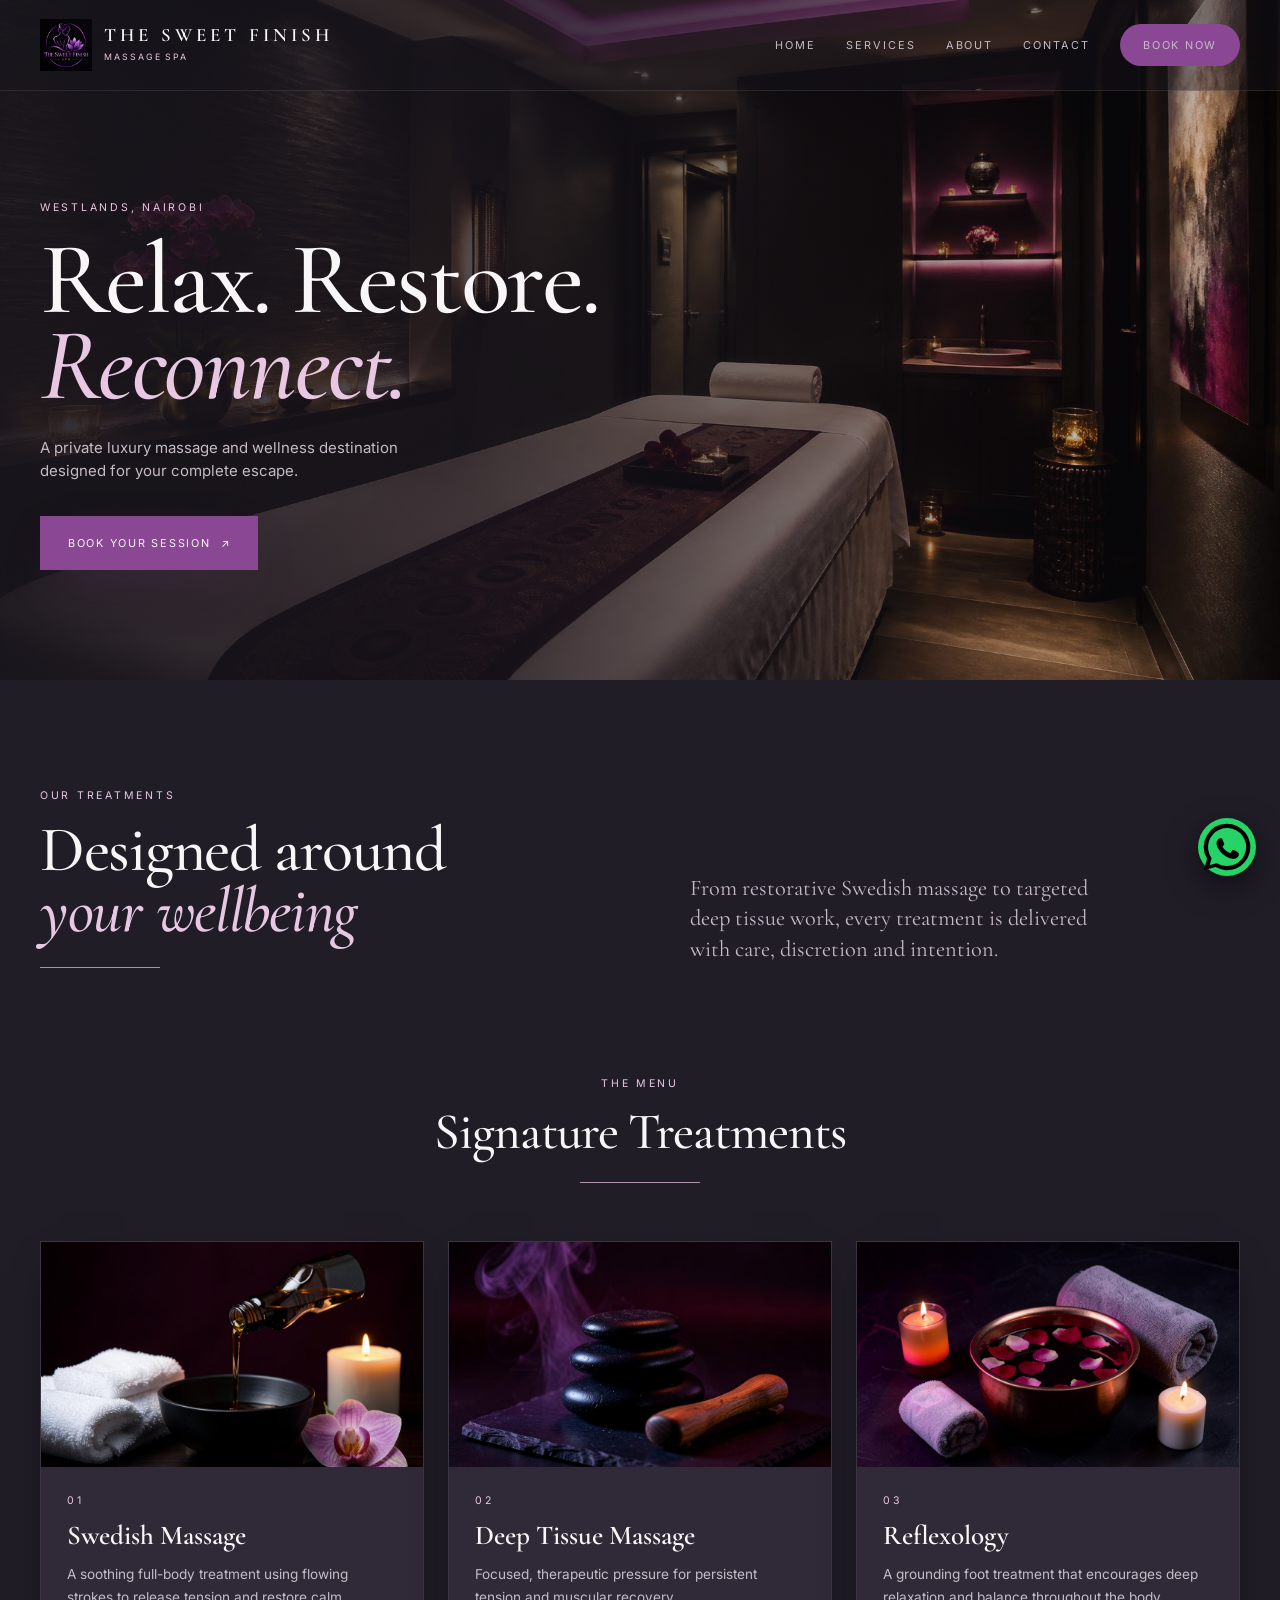
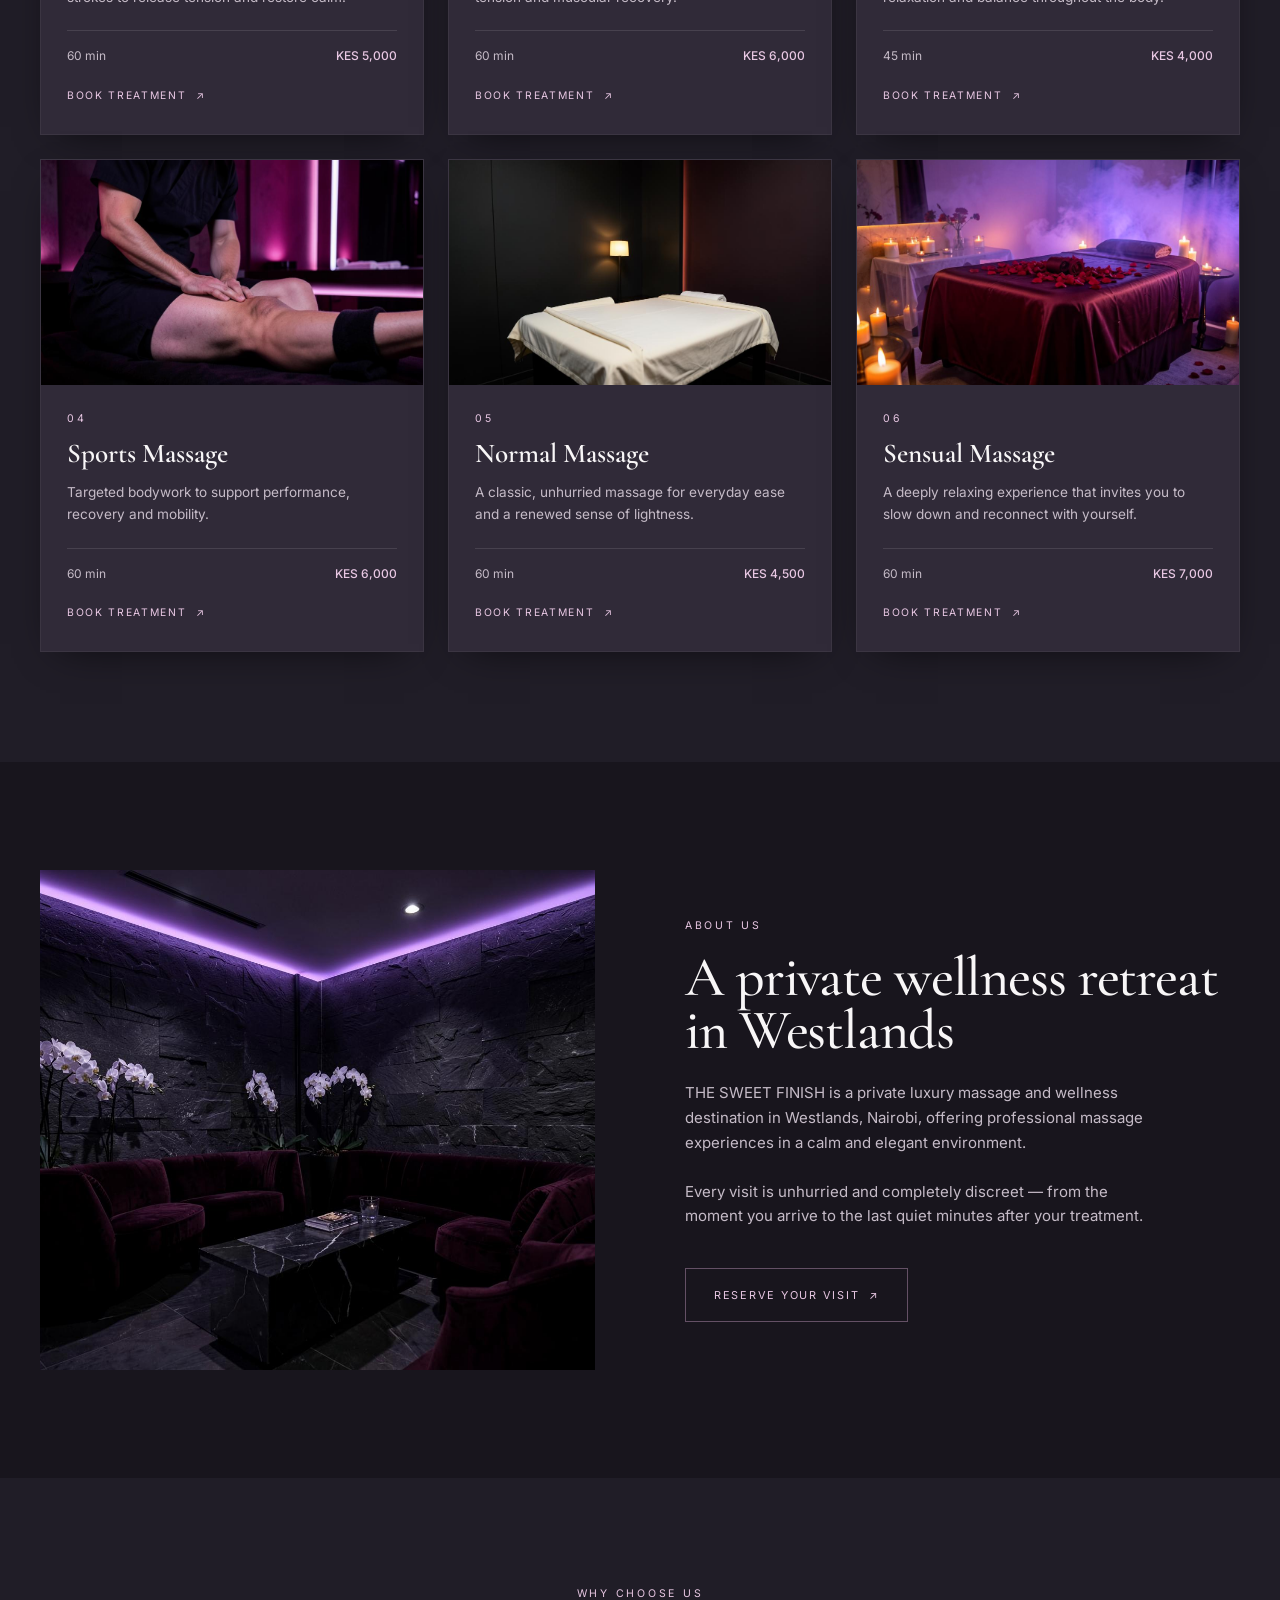
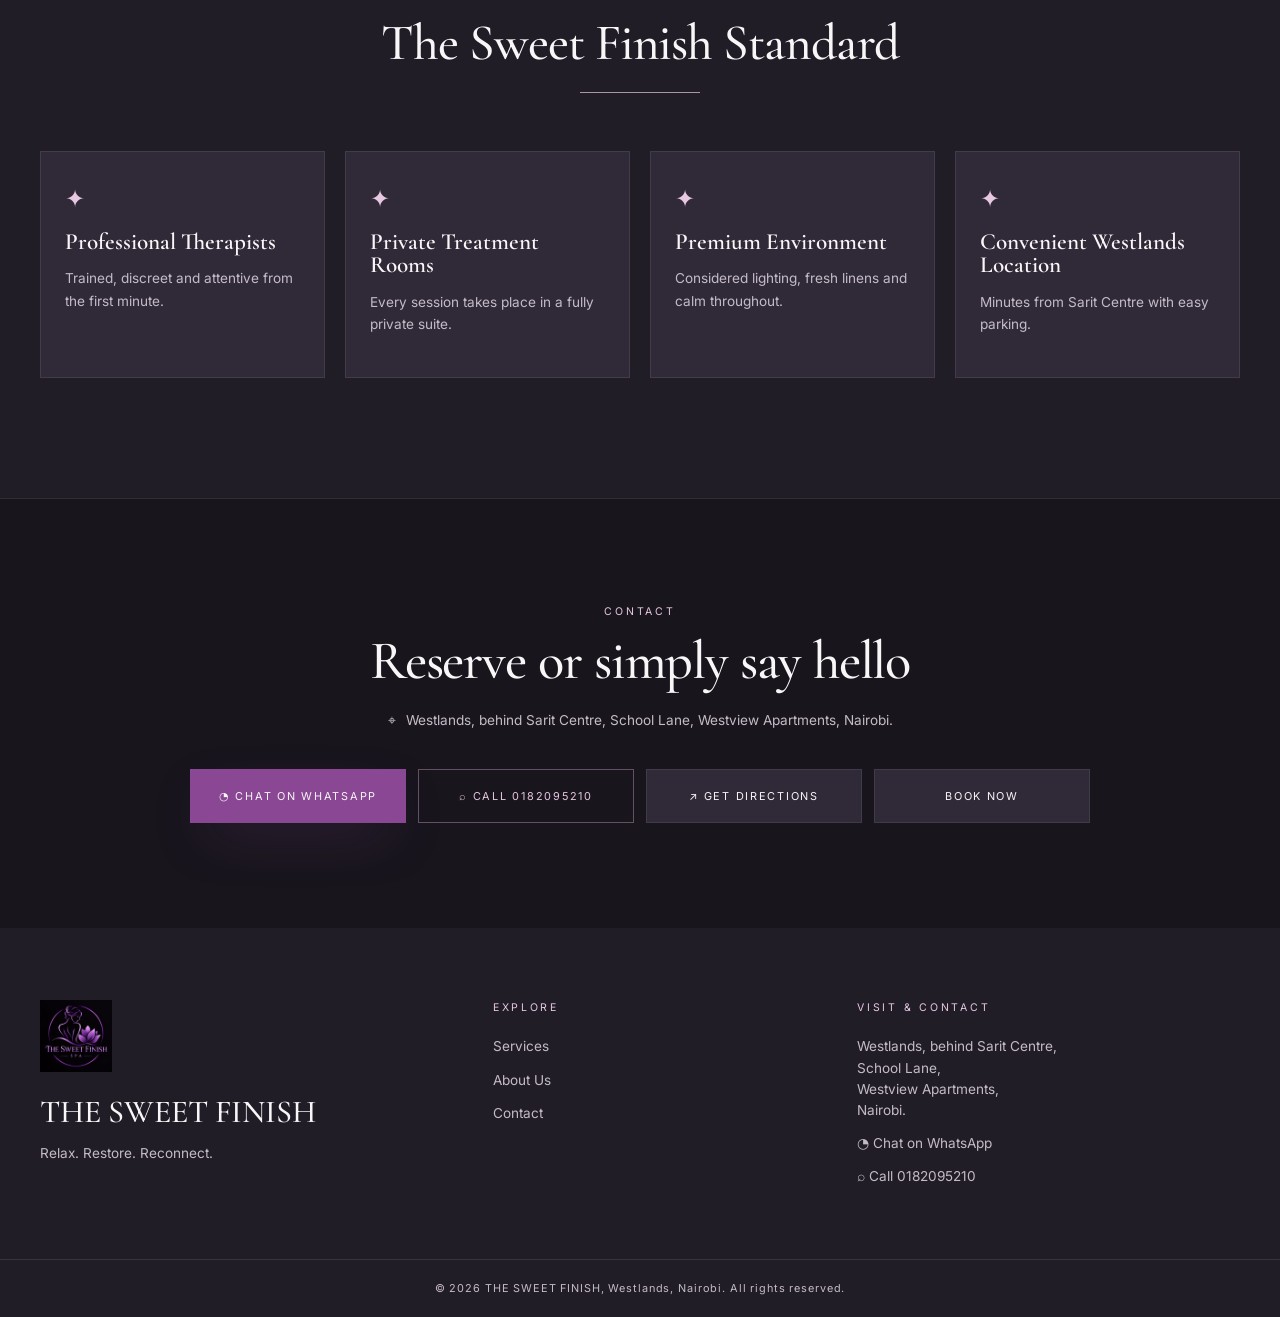
==== index.html @ e65c2c51 "Sync website assets and Netlify deployment" ====
<!doctype html>
<html lang="en">
<head>
  <meta charset="UTF-8">
  <meta name="viewport" content="width=device-width, initial-scale=1.0">
  <title>THE SWEET FINISH | Luxury Massage Spa in Westlands, Nairobi</title>
  <meta name="description" content="A private luxury massage and wellness destination in Westlands, Nairobi.">
  <link rel="icon" href="assets/logo.jpg" type="image/jpeg">
  <link rel="preconnect" href="https://fonts.googleapis.com">
  <link rel="preconnect" href="https://fonts.gstatic.com" crossorigin>
  <link href="https://fonts.googleapis.com/css2?family=Cormorant+Garamond:wght@400;500;600;700&family=Inter:wght@400;500;600&display=swap" rel="stylesheet">
  <link rel="stylesheet" href="styles.css">
</head>
<body>
  <header class="site-header">
    <div class="container header-inner">
      <a class="brand" href="#home" aria-label="THE SWEET FINISH home">
        <img src="assets/logo.jpg" alt="THE SWEET FINISH logo" class="brand-logo">
        <span class="brand-copy"><span class="brand-name">THE SWEET FINISH</span><span class="brand-subtitle">MASSAGE SPA</span></span>
      </a>
      <nav class="desktop-nav" aria-label="Main navigation">
        <a href="#home">Home</a><a href="#services">Services</a><a href="#about">About</a><a href="#contact">Contact</a>
        <button class="button button-primary nav-book" data-book>Book Now</button>
      </nav>
      <button class="menu-toggle" aria-label="Open menu" aria-expanded="false"><span></span><span></span><span></span></button>
    </div>
    <nav class="mobile-nav" aria-label="Mobile navigation">
      <a href="#home">Home</a><a href="#services">Services</a><a href="#about">About</a><a href="#contact">Contact</a><button class="button button-primary" data-book>Book Now</button>
    </nav>
  </header>

  <main>
    <section class="hero" id="home">
      <img src="assets/hero-room.jpg" alt="Quiet massage room" class="hero-image">
      <div class="hero-overlay"></div>
      <div class="container hero-content">
        <p class="eyebrow">Westlands, Nairobi</p>
        <h1>Relax. Restore.<br><em>Reconnect.</em></h1>
        <p class="hero-copy">A private luxury massage and wellness destination designed for your complete escape.</p>
        <button class="button button-primary" data-book>Book Your Session <span aria-hidden="true">↗</span></button>
      </div>
    </section>

    <section class="intro container section-pad">
      <div class="section-heading"><p class="eyebrow">Our Treatments</p><h2>Designed around<br><em>your wellbeing</em></h2><div class="luxe-divider"></div></div>
      <p class="intro-copy">From restorative Swedish massage to targeted deep tissue work, every treatment is delivered with care, discretion and intention.</p>
    </section>

    <section class="services container" id="services">
      <div class="section-heading centered"><p class="eyebrow">The Menu</p><h2>Signature Treatments</h2><div class="luxe-divider"></div></div>
      <div class="service-grid">
        <article class="service-card"><img src="assets/svc-swedish.jpg" alt="Swedish massage"><div class="service-card-body"><p class="eyebrow">01</p><h3>Swedish Massage</h3><p>A soothing full-body treatment using flowing strokes to release tension and restore calm.</p><div class="service-meta"><span>60 min</span><strong>KES 5,000</strong></div><button class="text-link" data-book>Book treatment <span>↗</span></button></div></article>
        <article class="service-card"><img src="assets/svc-deep-tissue.jpg" alt="Deep tissue massage"><div class="service-card-body"><p class="eyebrow">02</p><h3>Deep Tissue Massage</h3><p>Focused, therapeutic pressure for persistent tension and muscular recovery.</p><div class="service-meta"><span>60 min</span><strong>KES 6,000</strong></div><button class="text-link" data-book>Book treatment <span>↗</span></button></div></article>
        <article class="service-card"><img src="assets/svc-reflexology.jpg" alt="Reflexology treatment"><div class="service-card-body"><p class="eyebrow">03</p><h3>Reflexology</h3><p>A grounding foot treatment that encourages deep relaxation and balance throughout the body.</p><div class="service-meta"><span>45 min</span><strong>KES 4,000</strong></div><button class="text-link" data-book>Book treatment <span>↗</span></button></div></article>
        <article class="service-card"><img src="assets/svc-sports.jpg" alt="Sports massage"><div class="service-card-body"><p class="eyebrow">04</p><h3>Sports Massage</h3><p>Targeted bodywork to support performance, recovery and mobility.</p><div class="service-meta"><span>60 min</span><strong>KES 6,000</strong></div><button class="text-link" data-book>Book treatment <span>↗</span></button></div></article>
        <article class="service-card"><img src="assets/svc-normal.jpg" alt="Normal massage"><div class="service-card-body"><p class="eyebrow">05</p><h3>Normal Massage</h3><p>A classic, unhurried massage for everyday ease and a renewed sense of lightness.</p><div class="service-meta"><span>60 min</span><strong>KES 4,500</strong></div><button class="text-link" data-book>Book treatment <span>↗</span></button></div></article>
        <article class="service-card"><img src="assets/svc-sensual.jpg" alt="Sensual massage"><div class="service-card-body"><p class="eyebrow">06</p><h3>Sensual Massage</h3><p>A deeply relaxing experience that invites you to slow down and reconnect with yourself.</p><div class="service-meta"><span>60 min</span><strong>KES 7,000</strong></div><button class="text-link" data-book>Book treatment <span>↗</span></button></div></article>
      </div>
    </section>

    <section class="about section-pad" id="about"><div class="container about-grid"><img src="assets/about-spa.jpg" alt="Elegant private spa interior"><div><p class="eyebrow">About Us</p><h2>A private wellness retreat in Westlands</h2><p class="body-copy">THE SWEET FINISH is a private luxury massage and wellness destination in Westlands, Nairobi, offering professional massage experiences in a calm and elegant environment.</p><p class="body-copy">Every visit is unhurried and completely discreet — from the moment you arrive to the last quiet minutes after your treatment.</p><button class="button button-outline" data-book>Reserve your visit <span>↗</span></button></div></div></section>

    <section class="standards container section-pad"><div class="section-heading centered"><p class="eyebrow">Why Choose Us</p><h2>The Sweet Finish Standard</h2><div class="luxe-divider"></div></div><div class="standard-grid"><article><span class="standard-icon">✦</span><h3>Professional Therapists</h3><p>Trained, discreet and attentive from the first minute.</p></article><article><span class="standard-icon">✦</span><h3>Private Treatment Rooms</h3><p>Every session takes place in a fully private suite.</p></article><article><span class="standard-icon">✦</span><h3>Premium Environment</h3><p>Considered lighting, fresh linens and calm throughout.</p></article><article><span class="standard-icon">✦</span><h3>Convenient Westlands Location</h3><p>Minutes from Sarit Centre with easy parking.</p></article></div></section>

    <section class="contact" id="contact"><div class="container contact-inner"><p class="eyebrow">Contact</p><h2>Reserve or simply say hello</h2><address>⌖ <span>Westlands, behind Sarit Centre, School Lane, Westview Apartments, Nairobi.</span></address><div class="contact-actions"><a class="button button-primary" data-whatsapp>◔ Chat on WhatsApp</a><a class="button button-outline" href="tel:0182095210">⌕ Call 0182095210</a><a class="button button-card" href="https://www.google.com/maps/dir/?api=1&destination=Westview%20Apartments%2C%20School%20Lane%2C%20Westlands%2C%20Nairobi%2C%20Kenya&travelmode=driving" target="_blank" rel="noopener">↗ Get Directions</a><button class="button button-card" data-book>Book Now</button></div></div></section>
  </main>

  <footer><div class="container footer-grid"><div><img src="assets/logo.jpg" alt="THE SWEET FINISH logo" class="footer-logo"><h3>THE SWEET FINISH</h3><p>Relax. Restore. Reconnect.</p></div><div><p class="eyebrow">Explore</p><a href="#services">Services</a><a href="#about">About Us</a><a href="#contact">Contact</a></div><div><p class="eyebrow">Visit & Contact</p><p>Westlands, behind Sarit Centre,<br>School Lane,<br>Westview Apartments,<br>Nairobi.</p><a data-whatsapp>◔ Chat on WhatsApp</a><a href="tel:0182095210">⌕ Call 0182095210</a></div></div><div class="copyright">© 2026 THE SWEET FINISH, Westlands, Nairobi. All rights reserved.</div></footer>

  <a class="floating-whatsapp" data-whatsapp aria-label="Chat on WhatsApp">
    <svg viewBox="0 0 32 32" aria-hidden="true" focusable="false">
      <path d="M16 3.2A12.8 12.8 0 0 0 5 22.5L3.2 28.8l6.5-1.7A12.8 12.8 0 1 0 16 3.2Zm0 23.3a10.5 10.5 0 0 1-5.3-1.4l-.4-.2-3.8 1 1-3.7-.2-.4A10.5 10.5 0 1 1 16 26.5Zm5.8-7.8c-.3-.2-1.9-.9-2.2-1-.3-.1-.5-.2-.7.2-.2.3-.8 1-.9 1.2-.2.2-.3.2-.6.1-1.6-.8-2.7-1.4-3.8-3.2-.3-.5.3-.4.8-1.4.1-.2.1-.4 0-.6s-.7-1.7-.9-2.3c-.2-.6-.5-.5-.7-.5h-.6c-.2 0-.6.1-.9.4-.3.3-1.1 1-1.1 2.5s1.1 2.9 1.2 3.1c.2.2 2.1 3.3 5.2 4.6.7.3 1.3.5 1.7.6.7.2 1.4.2 1.9.1.6-.1 1.9-.8 2.1-1.5.3-.7.3-1.3.2-1.5 0-.2-.2-.3-.5-.5Z" />
    </svg>
  </a>

  <div class="booking-modal" id="bookingModal" aria-hidden="true"><div class="modal-backdrop" data-close-modal></div><div class="booking-panel" role="dialog" aria-modal="true" aria-labelledby="bookingTitle"><button class="modal-close" data-close-modal aria-label="Close booking">×</button><div id="providerStep"><p class="eyebrow">Booking</p><h2 id="bookingTitle">Choose your provider</h2><p class="muted">Select a preferred therapist to continue.</p><div class="provider-grid" id="providerGrid"></div><button class="button button-primary full" id="continueBooking" disabled>Continue to booking <span>↗</span></button></div><form id="bookingForm" hidden><p class="eyebrow">Complete your booking</p><h2>Reserve Your Session</h2><p class="muted">Choose your preferred treatment, date and time.</p><div class="selected-provider" id="selectedProvider"></div><div class="form-grid"><label>Full Name<input name="name" required placeholder="Your name"></label><label>Phone Number<input name="phone" required type="tel" placeholder="Your phone number"></label><label>Email Address (optional)<input name="email" type="email" placeholder="Your email address"></label><label>Service<select name="service" required><option value="">Select a service</option><option>Swedish Massage</option><option>Deep Tissue Massage</option><option>Reflexology</option><option>Sports Massage</option><option>Normal Massage</option><option>Sensual Massage</option></select></label><label>Preferred Date<input name="date" required type="date"></label><label>Preferred Time<select name="time" required><option value="">Select a time</option><option>10:00 AM</option><option>12:00 PM</option><option>2:00 PM</option><option>4:00 PM</option><option>6:00 PM</option></select></label><label class="wide">Notes (optional)<textarea name="notes" rows="3" placeholder="Anything we should know?"></textarea></label></div><p class="form-note">Your request is sent to the spa and a member of our team confirms your appointment.</p><button class="button button-primary full" type="submit">Complete in WhatsApp <span>↗</span></button></form></div></div>
  <script src="script.js"></script>
</body>
</html>
---- styles.css ----
@import url('https://fonts.googleapis.com/css2?family=Cormorant+Garamond:wght@400;500;600;700&family=Inter:wght@400;500;600&display=swap');
:root{--background:#201d27;--foreground:#f8f6f7;--onyx:#18151d;--card:#302a38;--primary:#8a4794;--plum:#63336b;--muted:#c5bbc7;--gold:#e8c7e3;--border:#806c84;--shadow:0 20px 55px -22px #8a4794b3;--serif:'Cormorant Garamond',Georgia,serif;--sans:'Inter',Arial,sans-serif}*{box-sizing:border-box}html{scroll-behavior:smooth}body{margin:0;background:var(--background);color:var(--foreground);font-family:var(--sans);font-size:15px;line-height:1.55}a{color:inherit;text-decoration:none}button{font:inherit;cursor:pointer;color:inherit;border:0}.container{width:min(1200px,calc(100% - 48px));margin:auto}.site-header{position:absolute;z-index:10;top:0;left:0;width:100%;border-bottom:1px solid #ffffff18;background:#18151d65}.header-inner{height:90px;display:flex;align-items:center;justify-content:space-between}.brand{display:flex;align-items:center;gap:12px}.brand-logo{width:52px;height:52px;object-fit:contain}.brand-copy{display:flex;flex-direction:column}.brand-name,.brand-subtitle{letter-spacing:.22em}.brand-name{font:600 1.18rem/1 var(--serif)}.brand-subtitle{font-size:.55rem;color:var(--gold);margin-top:5px}.desktop-nav{display:flex;gap:30px;align-items:center;text-transform:uppercase;letter-spacing:.18em;font-size:.68rem;color:var(--muted)}.desktop-nav a:hover,.footer-grid a:hover{color:var(--gold)}.button{min-height:54px;padding:0 28px;display:inline-flex;align-items:center;justify-content:center;gap:10px;text-transform:uppercase;letter-spacing:.16em;font-size:.68rem;transition:transform .2s,background .2s,border .2s}.button:hover{transform:translateY(-2px)}.button-primary{background:var(--primary);box-shadow:var(--shadow)}.button-primary:hover{background:#9a54a5}.button-outline{border:1px solid #d7a9d166;color:var(--gold);background:transparent}.button-card{border:1px solid #ffffff14;background:var(--card)}.nav-book{min-height:42px;padding:0 23px;border-radius:999px}.menu-toggle,.mobile-nav{display:none}.hero{min-height:680px;position:relative;display:flex;align-items:center;overflow:hidden}.hero-image{position:absolute;width:100%;height:100%;object-fit:cover;object-position:center}.hero-overlay{position:absolute;inset:0;background:linear-gradient(90deg,#18151de8 0%,#18151dbd 38%,#18151d26 100%)}.hero-content{position:relative;padding-top:90px}.eyebrow{font-size:.66rem;letter-spacing:.26em;text-transform:uppercase;color:var(--gold);margin:0}.hero h1{font:500 clamp(3.8rem,8vw,7.2rem)/.84 var(--serif);letter-spacing:-.025em;margin:20px 0 28px;max-width:680px}.hero h1 em,h2 em{color:var(--gold);font-style:italic}.hero-copy{max-width:390px;color:var(--muted);margin:0 0 34px}.section-pad{padding-top:108px;padding-bottom:108px}.section-heading h2,.about h2,.contact h2,.booking-panel h2{font:500 clamp(2.5rem,5vw,4.1rem)/.95 var(--serif);margin:16px 0 0;letter-spacing:-.02em}.section-heading.centered{text-align:center}.section-heading.centered h2{font-size:3.2rem}.luxe-divider{height:1px;background:var(--gold);width:120px;margin-top:25px;opacity:.7}.centered .luxe-divider{margin-left:auto;margin-right:auto}.intro{display:grid;grid-template-columns:1fr 1fr;gap:100px;align-items:end}.intro-copy{font:400 1.4rem/1.35 var(--serif);color:var(--muted);max-width:430px;margin:0 0 4px}.services{padding-bottom:110px}.service-grid{display:grid;grid-template-columns:repeat(3,1fr);gap:24px;margin-top:58px}.service-card{background:var(--card);border:1px solid #ffffff0d;overflow:hidden;box-shadow:0 12px 40px -20px #000c}.service-card img{width:100%;height:225px;object-fit:cover;display:block}.service-card-body{padding:26px 26px 30px}.service-card h3,.standard-grid h3{font:600 1.7rem/1 var(--serif);margin:13px 0 10px}.service-card p:not(.eyebrow),.standard-grid p,.body-copy{font-size:.85rem;color:var(--muted);line-height:1.65}.service-meta{border-top:1px solid #ffffff1c;margin-top:22px;padding-top:16px;display:flex;justify-content:space-between;font-size:.75rem;color:var(--muted)}.service-meta strong{color:var(--gold);font-weight:500}.text-link{display:flex;gap:10px;margin-top:22px;padding:0;background:none;color:var(--gold);text-transform:uppercase;letter-spacing:.16em;font-size:.65rem}.about{background:var(--onyx)}.about-grid{display:grid;grid-template-columns:1fr 1fr;gap:90px;align-items:center}.about-grid img{width:100%;height:500px;object-fit:cover}.about h2{font-size:3.5rem}.body-copy{font-size:.94rem;margin-top:24px;max-width:480px}.about .button{margin-top:24px}.standards{padding-bottom:120px}.standard-grid{display:grid;grid-template-columns:repeat(4,1fr);gap:20px;margin-top:58px}.standard-grid article{border:1px solid #ffffff16;background:var(--card);padding:28px 24px;min-height:220px}.standard-icon{font-size:1.5rem;color:var(--gold)}.standard-grid h3{font-size:1.45rem}.contact{border-top:1px solid #ffffff1a;background:var(--onyx);padding:105px 0}.contact-inner{text-align:center}.contact h2{font-size:3.4rem}.contact address{display:flex;justify-content:center;gap:10px;color:var(--muted);font-style:normal;font-size:.85rem;margin-top:22px}.contact-actions{display:grid;grid-template-columns:repeat(4,1fr);gap:12px;margin:38px auto 0;max-width:900px}.footer-grid{display:grid;grid-template-columns:1.3fr 1fr 1.3fr;gap:70px;padding:72px 0}.footer-grid>div{display:flex;flex-direction:column;gap:12px;color:var(--muted);font-size:.85rem}.footer-grid h3{font:500 2rem var(--serif);color:var(--foreground);margin:8px 0 0}.footer-grid p{margin:0}.footer-grid .eyebrow{margin-bottom:8px}.footer-logo{width:72px;height:72px;object-fit:contain}.copyright{border-top:1px solid #ffffff1a;padding:20px;text-align:center;font-size:.68rem;color:var(--muted);letter-spacing:.08em}.floating-whatsapp{position:fixed;right:24px;bottom:24px;z-index:20;width:58px;height:58px;border-radius:50%;display:grid;place-items:center;background:#25d366;color:#fff;font-size:1.6rem;box-shadow:0 10px 30px #0008}.booking-modal{position:fixed;inset:0;z-index:30;display:none;align-items:center;justify-content:center;padding:20px}.booking-modal.open{display:flex}.modal-backdrop{position:absolute;inset:0;background:#0b0910dd;backdrop-filter:blur(4px)}.booking-panel{position:relative;width:min(850px,100%);max-height:calc(100vh - 40px);overflow-y:auto;background:var(--background);border:1px solid var(--border);padding:48px;box-shadow:0 24px 80px #000b}.modal-close{position:absolute;right:18px;top:12px;background:none;color:var(--muted);font-size:2rem;font-weight:300}.muted,.form-note{color:var(--muted);font-size:.85rem}.provider-grid{display:grid;grid-template-columns:repeat(3,1fr);gap:14px;margin:30px 0}.provider-card{background:var(--card);border:1px solid #ffffff16;padding:0;overflow:hidden;text-align:left;transition:border .2s,transform .2s}.provider-card:hover,.provider-card.selected{border-color:var(--gold);transform:translateY(-2px)}.provider-card img{width:100%;height:155px;object-fit:cover;display:block;background:var(--plum)}.provider-card span{display:block;padding:12px 14px;color:var(--gold);font:500 1.35rem var(--serif)}.full{width:100%;border-radius:0}.selected-provider{border:1px solid #d7a9d166;color:var(--gold);padding:12px 16px;margin:24px 0;text-transform:uppercase;letter-spacing:.14em;font-size:.68rem}.form-grid{display:grid;grid-template-columns:1fr 1fr;gap:18px}label{display:flex;flex-direction:column;gap:8px;color:var(--muted);font-size:.65rem;letter-spacing:.18em;text-transform:uppercase}input,select,textarea{width:100%;padding:14px 15px;border:1px solid #ffffff2a;background:var(--card);color:var(--foreground);font:400 .85rem var(--sans);letter-spacing:0;text-transform:none}textarea{resize:vertical}.wide{grid-column:1/-1}.form-note{text-align:center;margin:24px 0}.booking-panel form h2{font-size:3rem}
@media(max-width:800px){.container{width:min(100% - 32px,600px)}.header-inner{height:76px}.desktop-nav{display:none}.menu-toggle{display:flex;background:none;flex-direction:column;gap:5px;padding:10px}.menu-toggle span{width:22px;height:1px;background:var(--foreground)}.mobile-nav{padding:15px 20px 24px;background:var(--onyx);flex-direction:column;gap:18px;text-transform:uppercase;letter-spacing:.18em;font-size:.68rem}.mobile-nav.open{display:flex}.hero{min-height:620px}.hero-overlay{background:#18151d9c}.hero h1{font-size:4.5rem}.intro,.about-grid{grid-template-columns:1fr;gap:35px}.section-pad{padding-top:75px;padding-bottom:75px}.service-grid{grid-template-columns:1fr 1fr;gap:14px}.service-card img{height:190px}.service-card-body{padding:20px 17px}.service-card h3{font-size:1.45rem}.standard-grid{grid-template-columns:1fr 1fr}.contact-actions{grid-template-columns:1fr 1fr}.footer-grid{grid-template-columns:1fr 1fr;gap:40px}.footer-grid>div:first-child{grid-column:1/-1}.booking-panel{padding:38px 22px 26px}.provider-grid{grid-template-columns:repeat(3,1fr);gap:9px}.provider-card img{height:110px}.provider-card span{font-size:1.1rem;padding:9px}.about-grid img{height:360px}}
@media(max-width:480px){.brand-name{font-size:1rem}.hero h1{font-size:3.7rem}.service-grid,.standard-grid,.contact-actions,.form-grid{grid-template-columns:1fr}.service-card img{height:220px}.footer-grid{grid-template-columns:1fr}.footer-grid>div:first-child{grid-column:auto}.provider-grid{grid-template-columns:repeat(2,1fr)}.provider-card img{height:125px}.contact h2{font-size:2.7rem}.contact address{align-items:flex-start;text-align:left}.floating-whatsapp{right:16px;bottom:16px}}
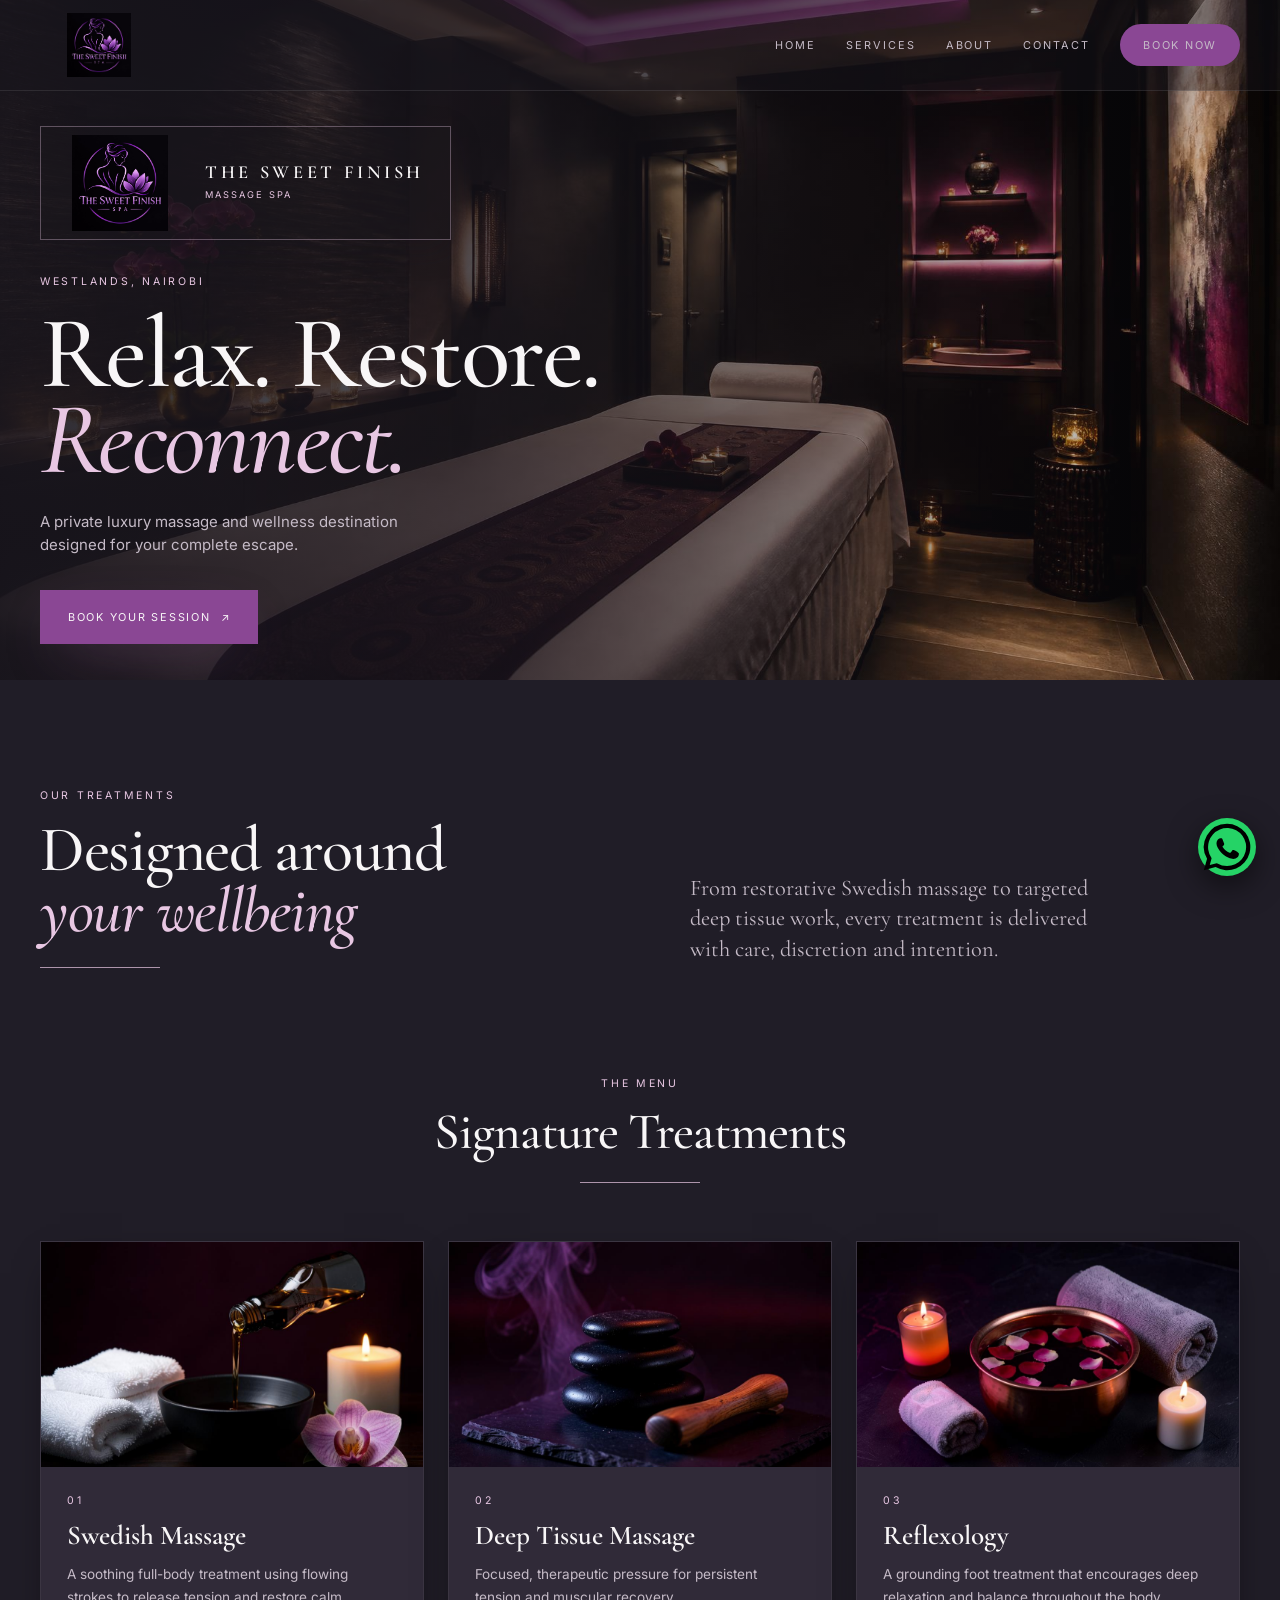
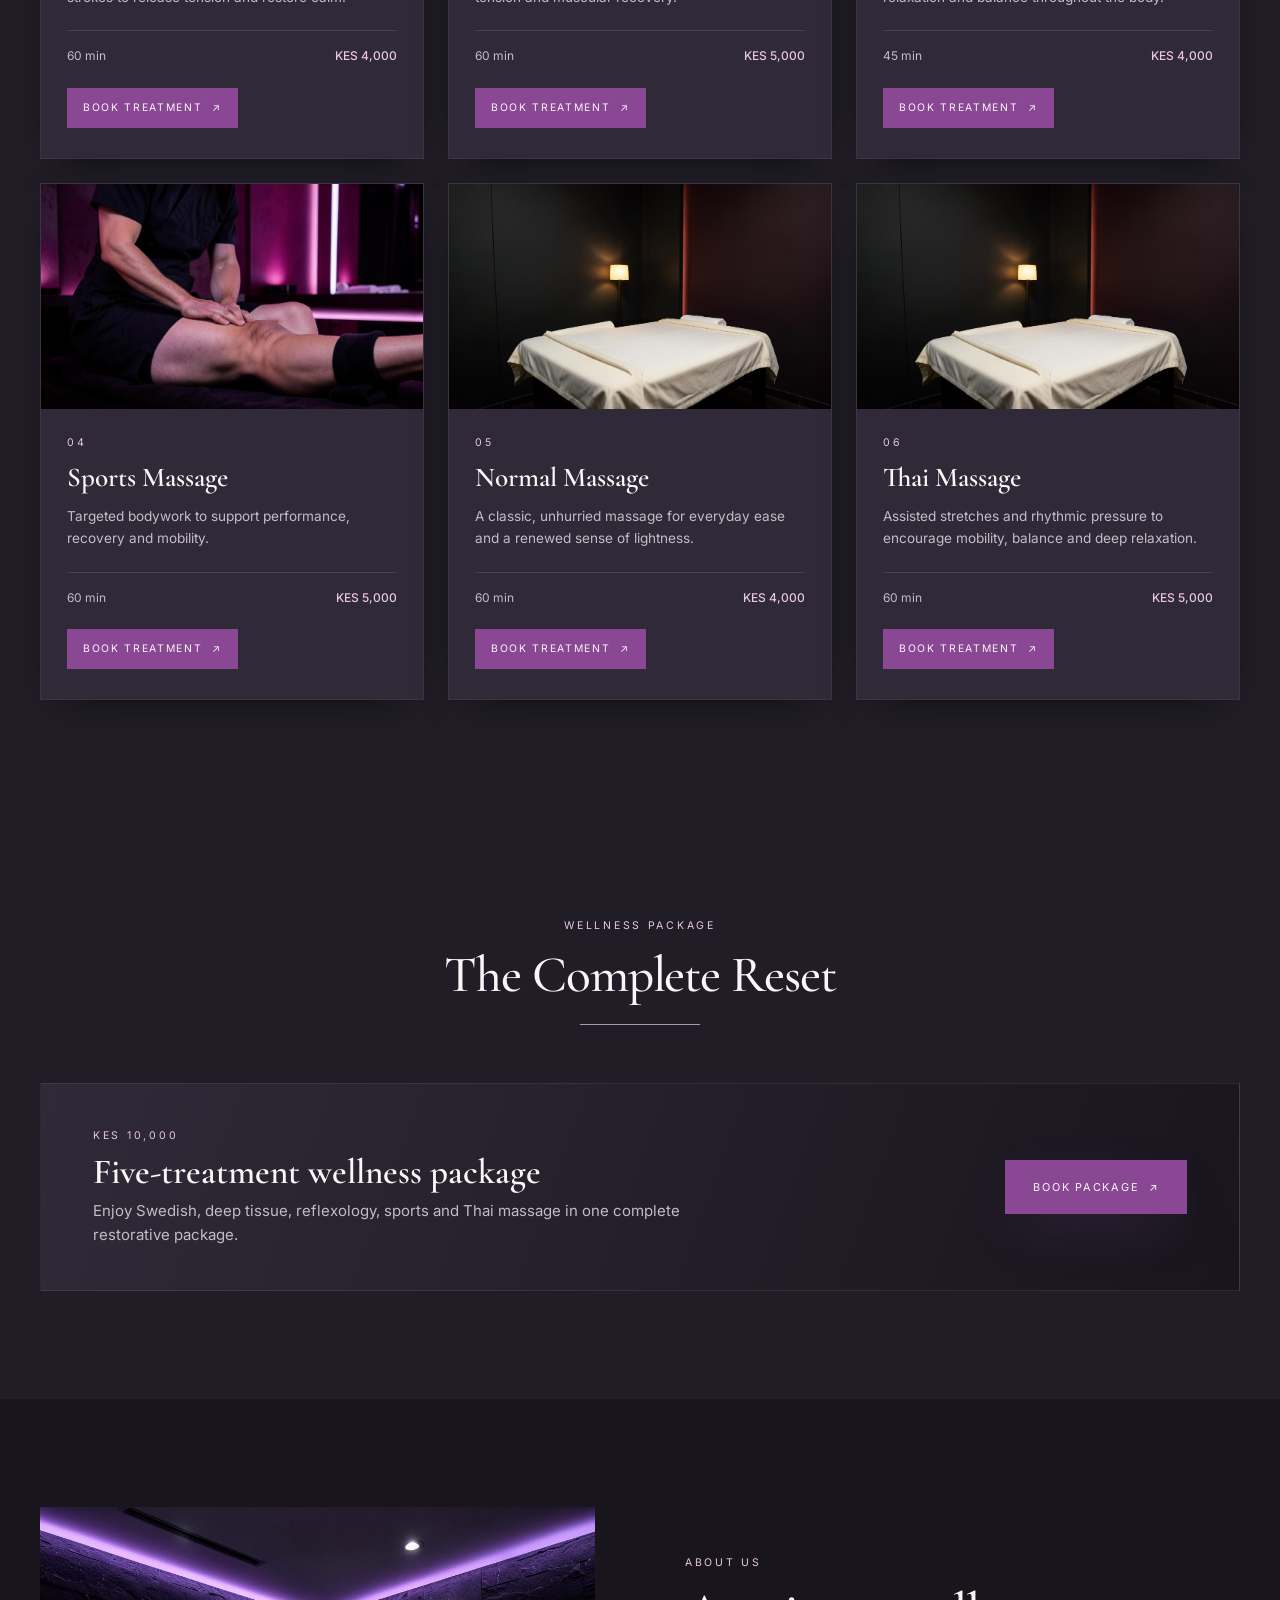
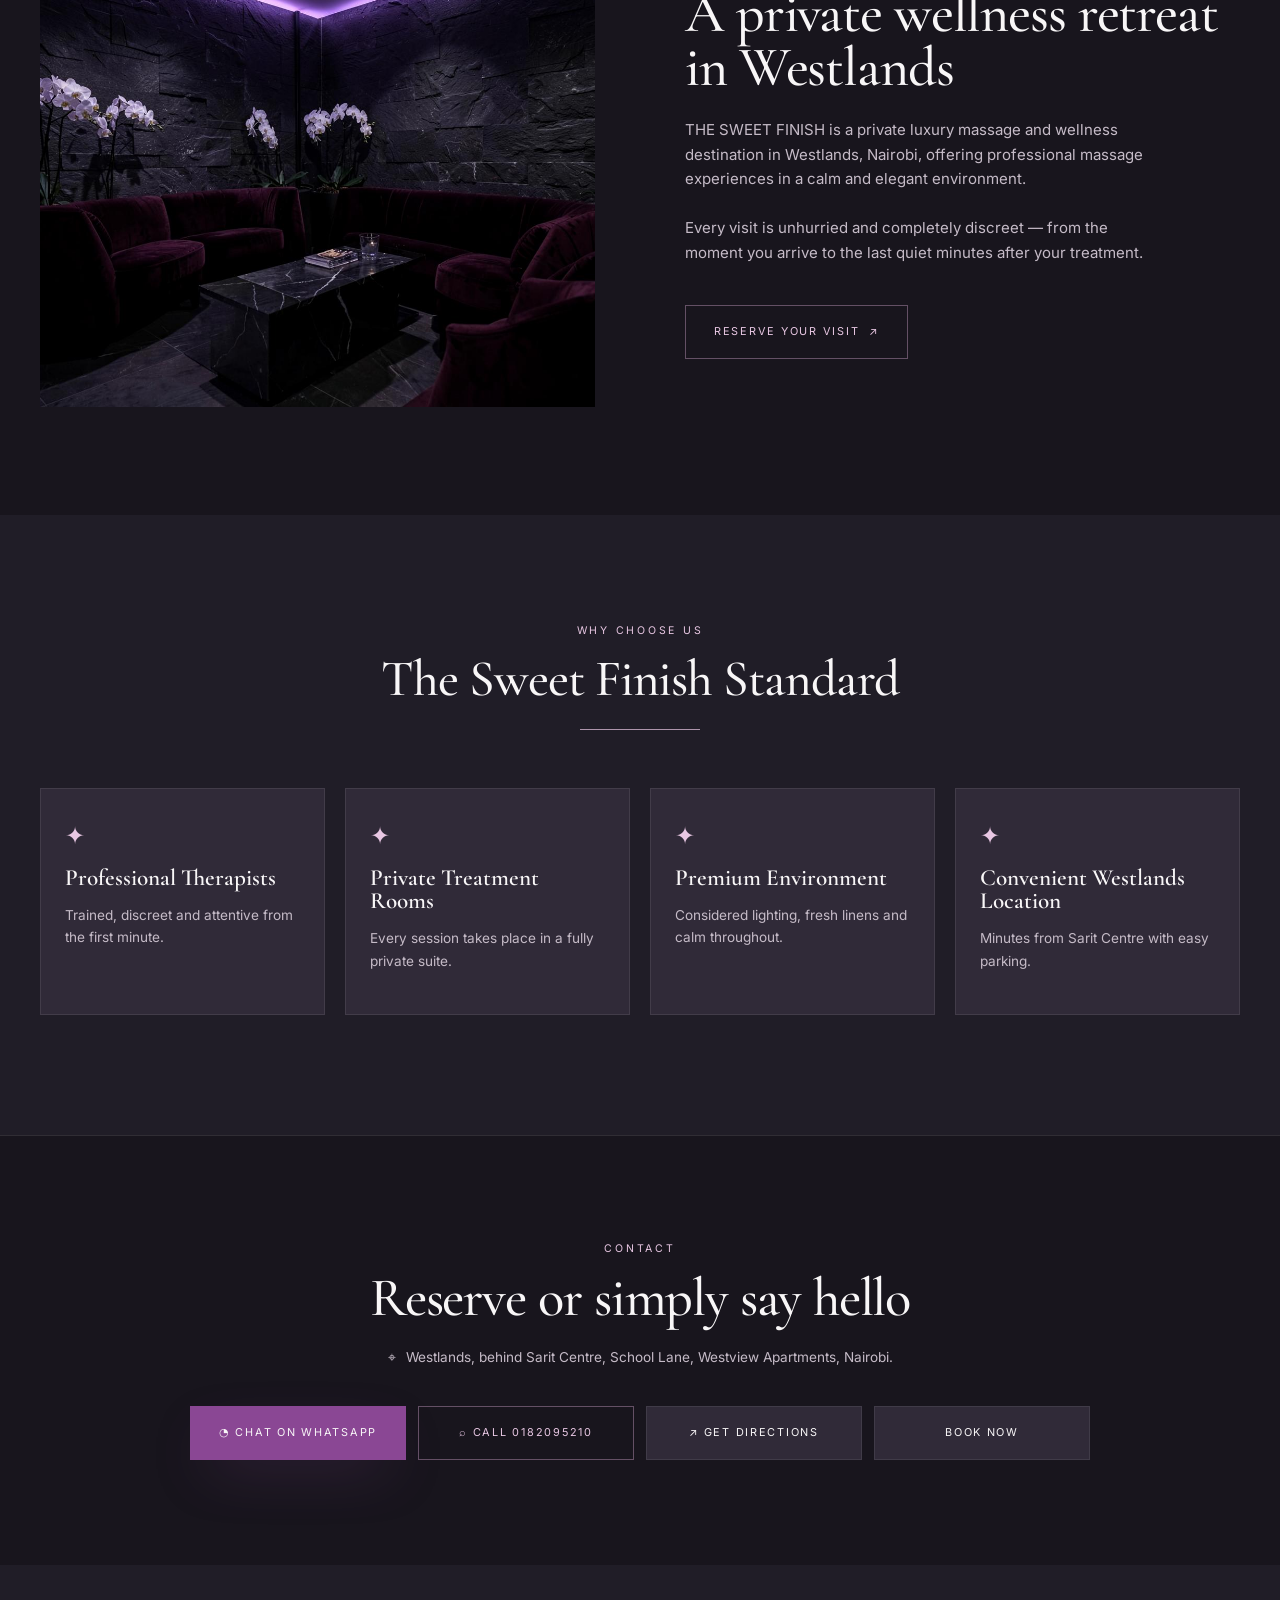
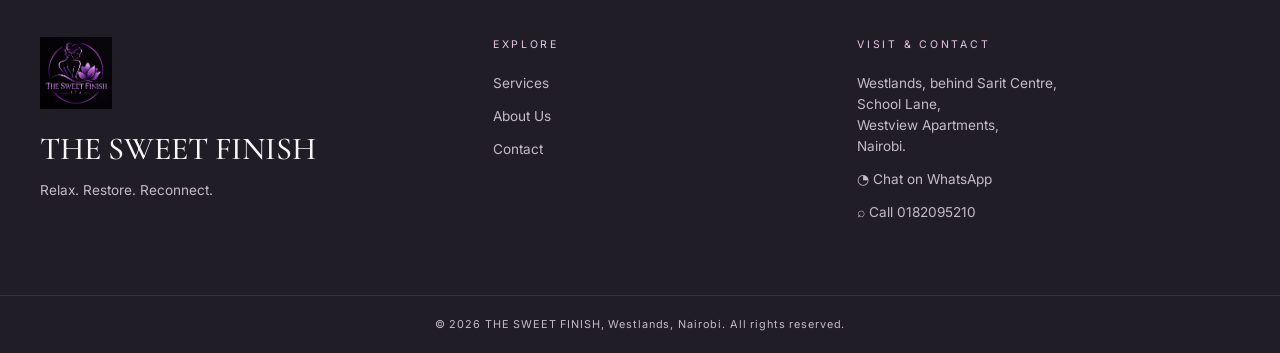
==== commit af799c13: "Update spa services branding and booking" ====
--- a/index.html
+++ b/index.html
@@ -10,13 +10,24 @@
   <link rel="preconnect" href="https://fonts.gstatic.com" crossorigin>
   <link href="https://fonts.googleapis.com/css2?family=Cormorant+Garamond:wght@400;500;600;700&family=Inter:wght@400;500;600&display=swap" rel="stylesheet">
   <link rel="stylesheet" href="styles.css">
+  <style>
+    .text-link { display: inline-flex; gap: 10px; margin-top: 22px; padding: 12px 16px; background: var(--primary); color: var(--foreground); text-transform: uppercase; letter-spacing: .16em; font-size: .65rem; transition: background .2s, transform .2s; }
+    .text-link:hover { background: #9a54a5; transform: translateY(-2px); }
+    .brand { display: inline-flex; align-items: center; }
+    .brand-logo { width: 118px; height: 64px; object-fit: contain; display: block; }
+    .hero-lockup { display: inline-flex; align-items: center; margin-bottom: 34px; padding: 8px; border: 1px solid rgba(232, 199, 227, .34); background: rgba(24, 21, 29, .34); box-shadow: 0 10px 30px rgba(24, 21, 29, .2); }
+    .hero-lockup img { width: 142px; height: 96px; object-fit: contain; display: block; }
+    .hero-lockup-copy { display: flex; flex-direction: column; margin: 0 18px 0 14px; }
+    .hero-lockup-name { color: var(--foreground); font: 600 1.15rem/1 var(--serif); letter-spacing: .2em; white-space: nowrap; }
+    .hero-lockup-subtitle { margin-top: 6px; color: var(--gold); font-size: .58rem; letter-spacing: .22em; }
+    @media (max-width: 480px) { .brand-logo { width: 94px; height: 56px; } .hero-lockup { margin-bottom: 24px; } .hero-lockup img { width: 118px; height: 80px; } .hero-lockup-copy { margin-right: 10px; } .hero-lockup-name { font-size: .82rem; letter-spacing: .12em; } }
+  </style>
 </head>
 <body>
   <header class="site-header">
     <div class="container header-inner">
       <a class="brand" href="#home" aria-label="THE SWEET FINISH home">
         <img src="assets/logo.jpg" alt="THE SWEET FINISH logo" class="brand-logo">
-        <span class="brand-copy"><span class="brand-name">THE SWEET FINISH</span><span class="brand-subtitle">MASSAGE SPA</span></span>
       </a>
       <nav class="desktop-nav" aria-label="Main navigation">
         <a href="#home">Home</a><a href="#services">Services</a><a href="#about">About</a><a href="#contact">Contact</a>
@@ -34,6 +45,10 @@
       <img src="assets/hero-room.jpg" alt="Quiet massage room" class="hero-image">
       <div class="hero-overlay"></div>
       <div class="container hero-content">
+        <div class="hero-lockup" aria-label="The Sweet Finish Massage Spa">
+          <img src="assets/logo.jpg" alt="THE SWEET FINISH logo">
+          <span class="hero-lockup-copy"><span class="hero-lockup-name">THE SWEET FINISH</span><span class="hero-lockup-subtitle">MASSAGE SPA</span></span>
+        </div>
         <p class="eyebrow">Westlands, Nairobi</p>
         <h1>Relax. Restore.<br><em>Reconnect.</em></h1>
         <p class="hero-copy">A private luxury massage and wellness destination designed for your complete escape.</p>
@@ -49,12 +64,20 @@
     <section class="services container" id="services">
       <div class="section-heading centered"><p class="eyebrow">The Menu</p><h2>Signature Treatments</h2><div class="luxe-divider"></div></div>
       <div class="service-grid">
-        <article class="service-card"><img src="assets/svc-swedish.jpg" alt="Swedish massage"><div class="service-card-body"><p class="eyebrow">01</p><h3>Swedish Massage</h3><p>A soothing full-body treatment using flowing strokes to release tension and restore calm.</p><div class="service-meta"><span>60 min</span><strong>KES 5,000</strong></div><button class="text-link" data-book>Book treatment <span>↗</span></button></div></article>
-        <article class="service-card"><img src="assets/svc-deep-tissue.jpg" alt="Deep tissue massage"><div class="service-card-body"><p class="eyebrow">02</p><h3>Deep Tissue Massage</h3><p>Focused, therapeutic pressure for persistent tension and muscular recovery.</p><div class="service-meta"><span>60 min</span><strong>KES 6,000</strong></div><button class="text-link" data-book>Book treatment <span>↗</span></button></div></article>
+        <article class="service-card"><img src="assets/svc-swedish.jpg" alt="Swedish massage"><div class="service-card-body"><p class="eyebrow">01</p><h3>Swedish Massage</h3><p>A soothing full-body treatment using flowing strokes to release tension and restore calm.</p><div class="service-meta"><span>60 min</span><strong>KES 4,000</strong></div><button class="text-link" data-book>Book treatment <span>↗</span></button></div></article>
+        <article class="service-card"><img src="assets/svc-deep-tissue.jpg" alt="Deep tissue massage"><div class="service-card-body"><p class="eyebrow">02</p><h3>Deep Tissue Massage</h3><p>Focused, therapeutic pressure for persistent tension and muscular recovery.</p><div class="service-meta"><span>60 min</span><strong>KES 5,000</strong></div><button class="text-link" data-book>Book treatment <span>↗</span></button></div></article>
         <article class="service-card"><img src="assets/svc-reflexology.jpg" alt="Reflexology treatment"><div class="service-card-body"><p class="eyebrow">03</p><h3>Reflexology</h3><p>A grounding foot treatment that encourages deep relaxation and balance throughout the body.</p><div class="service-meta"><span>45 min</span><strong>KES 4,000</strong></div><button class="text-link" data-book>Book treatment <span>↗</span></button></div></article>
-        <article class="service-card"><img src="assets/svc-sports.jpg" alt="Sports massage"><div class="service-card-body"><p class="eyebrow">04</p><h3>Sports Massage</h3><p>Targeted bodywork to support performance, recovery and mobility.</p><div class="service-meta"><span>60 min</span><strong>KES 6,000</strong></div><button class="text-link" data-book>Book treatment <span>↗</span></button></div></article>
-        <article class="service-card"><img src="assets/svc-normal.jpg" alt="Normal massage"><div class="service-card-body"><p class="eyebrow">05</p><h3>Normal Massage</h3><p>A classic, unhurried massage for everyday ease and a renewed sense of lightness.</p><div class="service-meta"><span>60 min</span><strong>KES 4,500</strong></div><button class="text-link" data-book>Book treatment <span>↗</span></button></div></article>
-        <article class="service-card"><img src="assets/svc-sensual.jpg" alt="Sensual massage"><div class="service-card-body"><p class="eyebrow">06</p><h3>Sensual Massage</h3><p>A deeply relaxing experience that invites you to slow down and reconnect with yourself.</p><div class="service-meta"><span>60 min</span><strong>KES 7,000</strong></div><button class="text-link" data-book>Book treatment <span>↗</span></button></div></article>
+        <article class="service-card"><img src="assets/svc-sports.jpg" alt="Sports massage"><div class="service-card-body"><p class="eyebrow">04</p><h3>Sports Massage</h3><p>Targeted bodywork to support performance, recovery and mobility.</p><div class="service-meta"><span>60 min</span><strong>KES 5,000</strong></div><button class="text-link" data-book>Book treatment <span>↗</span></button></div></article>
+        <article class="service-card"><img src="assets/svc-normal.jpg" alt="Normal massage"><div class="service-card-body"><p class="eyebrow">05</p><h3>Normal Massage</h3><p>A classic, unhurried massage for everyday ease and a renewed sense of lightness.</p><div class="service-meta"><span>60 min</span><strong>KES 4,000</strong></div><button class="text-link" data-book>Book treatment <span>↗</span></button></div></article>
+        <article class="service-card"><img src="assets/svc-normal.jpg" alt="Thai massage"><div class="service-card-body"><p class="eyebrow">06</p><h3>Thai Massage</h3><p>Assisted stretches and rhythmic pressure to encourage mobility, balance and deep relaxation.</p><div class="service-meta"><span>60 min</span><strong>KES 5,000</strong></div><button class="text-link" data-book>Book treatment <span>↗</span></button></div></article>
+      </div>
+    </section>
+
+    <section class="packages container section-pad" id="packages">
+      <div class="section-heading centered"><p class="eyebrow">Wellness Package</p><h2>The Complete Reset</h2><div class="luxe-divider"></div></div>
+      <div class="package-card">
+        <div><p class="eyebrow">KES 10,000</p><h3>Five-treatment wellness package</h3><p>Enjoy Swedish, deep tissue, reflexology, sports and Thai massage in one complete restorative package.</p></div>
+        <button class="button button-primary" data-book>Book package <span>↗</span></button>
       </div>
     </section>
 
@@ -62,7 +85,7 @@
 
     <section class="standards container section-pad"><div class="section-heading centered"><p class="eyebrow">Why Choose Us</p><h2>The Sweet Finish Standard</h2><div class="luxe-divider"></div></div><div class="standard-grid"><article><span class="standard-icon">✦</span><h3>Professional Therapists</h3><p>Trained, discreet and attentive from the first minute.</p></article><article><span class="standard-icon">✦</span><h3>Private Treatment Rooms</h3><p>Every session takes place in a fully private suite.</p></article><article><span class="standard-icon">✦</span><h3>Premium Environment</h3><p>Considered lighting, fresh linens and calm throughout.</p></article><article><span class="standard-icon">✦</span><h3>Convenient Westlands Location</h3><p>Minutes from Sarit Centre with easy parking.</p></article></div></section>
 
-    <section class="contact" id="contact"><div class="container contact-inner"><p class="eyebrow">Contact</p><h2>Reserve or simply say hello</h2><address>⌖ <span>Westlands, behind Sarit Centre, School Lane, Westview Apartments, Nairobi.</span></address><div class="contact-actions"><a class="button button-primary" data-whatsapp>◔ Chat on WhatsApp</a><a class="button button-outline" href="tel:0182095210">⌕ Call 0182095210</a><a class="button button-card" href="https://www.google.com/maps/dir/?api=1&destination=Westview%20Apartments%2C%20School%20Lane%2C%20Westlands%2C%20Nairobi%2C%20Kenya&travelmode=driving" target="_blank" rel="noopener">↗ Get Directions</a><button class="button button-card" data-book>Book Now</button></div></div></section>
+    <section class="contact" id="contact"><div class="container contact-inner"><p class="eyebrow">Contact</p><h2>Reserve or simply say hello</h2><address>⌖ <span>Westlands, behind Sarit Centre, School Lane, Westview Apartments, Nairobi.</span></address><div class="contact-actions"><a class="button button-primary" data-whatsapp>◔ Chat on WhatsApp</a><a class="button button-outline" href="tel:0182095210">⌕ Call 0182095210</a><a class="button button-card" href="https://www.google.com/maps/dir/?api=1&destination=-1.257722%2C36.799833&travelmode=driving" target="_blank" rel="noopener">↗ Get Directions</a><button class="button button-card" data-book>Book Now</button></div></div></section>
   </main>
 
   <footer><div class="container footer-grid"><div><img src="assets/logo.jpg" alt="THE SWEET FINISH logo" class="footer-logo"><h3>THE SWEET FINISH</h3><p>Relax. Restore. Reconnect.</p></div><div><p class="eyebrow">Explore</p><a href="#services">Services</a><a href="#about">About Us</a><a href="#contact">Contact</a></div><div><p class="eyebrow">Visit & Contact</p><p>Westlands, behind Sarit Centre,<br>School Lane,<br>Westview Apartments,<br>Nairobi.</p><a data-whatsapp>◔ Chat on WhatsApp</a><a href="tel:0182095210">⌕ Call 0182095210</a></div></div><div class="copyright">© 2026 THE SWEET FINISH, Westlands, Nairobi. All rights reserved.</div></footer>
--- a/styles.css
+++ b/styles.css
@@ -1,4 +1,5 @@
 @import url('https://fonts.googleapis.com/css2?family=Cormorant+Garamond:wght@400;500;600;700&family=Inter:wght@400;500;600&display=swap');
+ .package-card{margin:58px auto 0;padding:44px 52px;display:flex;align-items:center;justify-content:space-between;gap:32px;background:linear-gradient(110deg,var(--card),var(--onyx));border:1px solid #ffffff14}.package-card h3{margin:8px 0;font:600 2.2rem/1.1 var(--serif)}.package-card p:not(.eyebrow){max-width:620px;color:var(--muted);margin:0}.package-card .button{flex-shrink:0}@media(max-width:600px){.package-card{padding:28px 22px;display:block}.package-card .button{margin-top:24px;width:100%}}
 :root{--background:#201d27;--foreground:#f8f6f7;--onyx:#18151d;--card:#302a38;--primary:#8a4794;--plum:#63336b;--muted:#c5bbc7;--gold:#e8c7e3;--border:#806c84;--shadow:0 20px 55px -22px #8a4794b3;--serif:'Cormorant Garamond',Georgia,serif;--sans:'Inter',Arial,sans-serif}*{box-sizing:border-box}html{scroll-behavior:smooth}body{margin:0;background:var(--background);color:var(--foreground);font-family:var(--sans);font-size:15px;line-height:1.55}a{color:inherit;text-decoration:none}button{font:inherit;cursor:pointer;color:inherit;border:0}.container{width:min(1200px,calc(100% - 48px));margin:auto}.site-header{position:absolute;z-index:10;top:0;left:0;width:100%;border-bottom:1px solid #ffffff18;background:#18151d65}.header-inner{height:90px;display:flex;align-items:center;justify-content:space-between}.brand{display:flex;align-items:center;gap:12px}.brand-logo{width:52px;height:52px;object-fit:contain}.brand-copy{display:flex;flex-direction:column}.brand-name,.brand-subtitle{letter-spacing:.22em}.brand-name{font:600 1.18rem/1 var(--serif)}.brand-subtitle{font-size:.55rem;color:var(--gold);margin-top:5px}.desktop-nav{display:flex;gap:30px;align-items:center;text-transform:uppercase;letter-spacing:.18em;font-size:.68rem;color:var(--muted)}.desktop-nav a:hover,.footer-grid a:hover{color:var(--gold)}.button{min-height:54px;padding:0 28px;display:inline-flex;align-items:center;justify-content:center;gap:10px;text-transform:uppercase;letter-spacing:.16em;font-size:.68rem;transition:transform .2s,background .2s,border .2s}.button:hover{transform:translateY(-2px)}.button-primary{background:var(--primary);box-shadow:var(--shadow)}.button-primary:hover{background:#9a54a5}.button-outline{border:1px solid #d7a9d166;color:var(--gold);background:transparent}.button-card{border:1px solid #ffffff14;background:var(--card)}.nav-book{min-height:42px;padding:0 23px;border-radius:999px}.menu-toggle,.mobile-nav{display:none}.hero{min-height:680px;position:relative;display:flex;align-items:center;overflow:hidden}.hero-image{position:absolute;width:100%;height:100%;object-fit:cover;object-position:center}.hero-overlay{position:absolute;inset:0;background:linear-gradient(90deg,#18151de8 0%,#18151dbd 38%,#18151d26 100%)}.hero-content{position:relative;padding-top:90px}.eyebrow{font-size:.66rem;letter-spacing:.26em;text-transform:uppercase;color:var(--gold);margin:0}.hero h1{font:500 clamp(3.8rem,8vw,7.2rem)/.84 var(--serif);letter-spacing:-.025em;margin:20px 0 28px;max-width:680px}.hero h1 em,h2 em{color:var(--gold);font-style:italic}.hero-copy{max-width:390px;color:var(--muted);margin:0 0 34px}.section-pad{padding-top:108px;padding-bottom:108px}.section-heading h2,.about h2,.contact h2,.booking-panel h2{font:500 clamp(2.5rem,5vw,4.1rem)/.95 var(--serif);margin:16px 0 0;letter-spacing:-.02em}.section-heading.centered{text-align:center}.section-heading.centered h2{font-size:3.2rem}.luxe-divider{height:1px;background:var(--gold);width:120px;margin-top:25px;opacity:.7}.centered .luxe-divider{margin-left:auto;margin-right:auto}.intro{display:grid;grid-template-columns:1fr 1fr;gap:100px;align-items:end}.intro-copy{font:400 1.4rem/1.35 var(--serif);color:var(--muted);max-width:430px;margin:0 0 4px}.services{padding-bottom:110px}.service-grid{display:grid;grid-template-columns:repeat(3,1fr);gap:24px;margin-top:58px}.service-card{background:var(--card);border:1px solid #ffffff0d;overflow:hidden;box-shadow:0 12px 40px -20px #000c}.service-card img{width:100%;height:225px;object-fit:cover;display:block}.service-card-body{padding:26px 26px 30px}.service-card h3,.standard-grid h3{font:600 1.7rem/1 var(--serif);margin:13px 0 10px}.service-card p:not(.eyebrow),.standard-grid p,.body-copy{font-size:.85rem;color:var(--muted);line-height:1.65}.service-meta{border-top:1px solid #ffffff1c;margin-top:22px;padding-top:16px;display:flex;justify-content:space-between;font-size:.75rem;color:var(--muted)}.service-meta strong{color:var(--gold);font-weight:500}.text-link{display:flex;gap:10px;margin-top:22px;padding:0;background:none;color:var(--gold);text-transform:uppercase;letter-spacing:.16em;font-size:.65rem}.about{background:var(--onyx)}.about-grid{display:grid;grid-template-columns:1fr 1fr;gap:90px;align-items:center}.about-grid img{width:100%;height:500px;object-fit:cover}.about h2{font-size:3.5rem}.body-copy{font-size:.94rem;margin-top:24px;max-width:480px}.about .button{margin-top:24px}.standards{padding-bottom:120px}.standard-grid{display:grid;grid-template-columns:repeat(4,1fr);gap:20px;margin-top:58px}.standard-grid article{border:1px solid #ffffff16;background:var(--card);padding:28px 24px;min-height:220px}.standard-icon{font-size:1.5rem;color:var(--gold)}.standard-grid h3{font-size:1.45rem}.contact{border-top:1px solid #ffffff1a;background:var(--onyx);padding:105px 0}.contact-inner{text-align:center}.contact h2{font-size:3.4rem}.contact address{display:flex;justify-content:center;gap:10px;color:var(--muted);font-style:normal;font-size:.85rem;margin-top:22px}.contact-actions{display:grid;grid-template-columns:repeat(4,1fr);gap:12px;margin:38px auto 0;max-width:900px}.footer-grid{display:grid;grid-template-columns:1.3fr 1fr 1.3fr;gap:70px;padding:72px 0}.footer-grid>div{display:flex;flex-direction:column;gap:12px;color:var(--muted);font-size:.85rem}.footer-grid h3{font:500 2rem var(--serif);color:var(--foreground);margin:8px 0 0}.footer-grid p{margin:0}.footer-grid .eyebrow{margin-bottom:8px}.footer-logo{width:72px;height:72px;object-fit:contain}.copyright{border-top:1px solid #ffffff1a;padding:20px;text-align:center;font-size:.68rem;color:var(--muted);letter-spacing:.08em}.floating-whatsapp{position:fixed;right:24px;bottom:24px;z-index:20;width:58px;height:58px;border-radius:50%;display:grid;place-items:center;background:#25d366;color:#fff;font-size:1.6rem;box-shadow:0 10px 30px #0008}.booking-modal{position:fixed;inset:0;z-index:30;display:none;align-items:center;justify-content:center;padding:20px}.booking-modal.open{display:flex}.modal-backdrop{position:absolute;inset:0;background:#0b0910dd;backdrop-filter:blur(4px)}.booking-panel{position:relative;width:min(850px,100%);max-height:calc(100vh - 40px);overflow-y:auto;background:var(--background);border:1px solid var(--border);padding:48px;box-shadow:0 24px 80px #000b}.modal-close{position:absolute;right:18px;top:12px;background:none;color:var(--muted);font-size:2rem;font-weight:300}.muted,.form-note{color:var(--muted);font-size:.85rem}.provider-grid{display:grid;grid-template-columns:repeat(3,1fr);gap:14px;margin:30px 0}.provider-card{background:var(--card);border:1px solid #ffffff16;padding:0;overflow:hidden;text-align:left;transition:border .2s,transform .2s}.provider-card:hover,.provider-card.selected{border-color:var(--gold);transform:translateY(-2px)}.provider-card img{width:100%;height:155px;object-fit:cover;display:block;background:var(--plum)}.provider-card span{display:block;padding:12px 14px;color:var(--gold);font:500 1.35rem var(--serif)}.full{width:100%;border-radius:0}.selected-provider{border:1px solid #d7a9d166;color:var(--gold);padding:12px 16px;margin:24px 0;text-transform:uppercase;letter-spacing:.14em;font-size:.68rem}.form-grid{display:grid;grid-template-columns:1fr 1fr;gap:18px}label{display:flex;flex-direction:column;gap:8px;color:var(--muted);font-size:.65rem;letter-spacing:.18em;text-transform:uppercase}input,select,textarea{width:100%;padding:14px 15px;border:1px solid #ffffff2a;background:var(--card);color:var(--foreground);font:400 .85rem var(--sans);letter-spacing:0;text-transform:none}textarea{resize:vertical}.wide{grid-column:1/-1}.form-note{text-align:center;margin:24px 0}.booking-panel form h2{font-size:3rem}
 @media(max-width:800px){.container{width:min(100% - 32px,600px)}.header-inner{height:76px}.desktop-nav{display:none}.menu-toggle{display:flex;background:none;flex-direction:column;gap:5px;padding:10px}.menu-toggle span{width:22px;height:1px;background:var(--foreground)}.mobile-nav{padding:15px 20px 24px;background:var(--onyx);flex-direction:column;gap:18px;text-transform:uppercase;letter-spacing:.18em;font-size:.68rem}.mobile-nav.open{display:flex}.hero{min-height:620px}.hero-overlay{background:#18151d9c}.hero h1{font-size:4.5rem}.intro,.about-grid{grid-template-columns:1fr;gap:35px}.section-pad{padding-top:75px;padding-bottom:75px}.service-grid{grid-template-columns:1fr 1fr;gap:14px}.service-card img{height:190px}.service-card-body{padding:20px 17px}.service-card h3{font-size:1.45rem}.standard-grid{grid-template-columns:1fr 1fr}.contact-actions{grid-template-columns:1fr 1fr}.footer-grid{grid-template-columns:1fr 1fr;gap:40px}.footer-grid>div:first-child{grid-column:1/-1}.booking-panel{padding:38px 22px 26px}.provider-grid{grid-template-columns:repeat(3,1fr);gap:9px}.provider-card img{height:110px}.provider-card span{font-size:1.1rem;padding:9px}.about-grid img{height:360px}}
 @media(max-width:480px){.brand-name{font-size:1rem}.hero h1{font-size:3.7rem}.service-grid,.standard-grid,.contact-actions,.form-grid{grid-template-columns:1fr}.service-card img{height:220px}.footer-grid{grid-template-columns:1fr}.footer-grid>div:first-child{grid-column:auto}.provider-grid{grid-template-columns:repeat(2,1fr)}.provider-card img{height:125px}.contact h2{font-size:2.7rem}.contact address{align-items:flex-start;text-align:left}.floating-whatsapp{right:16px;bottom:16px}}
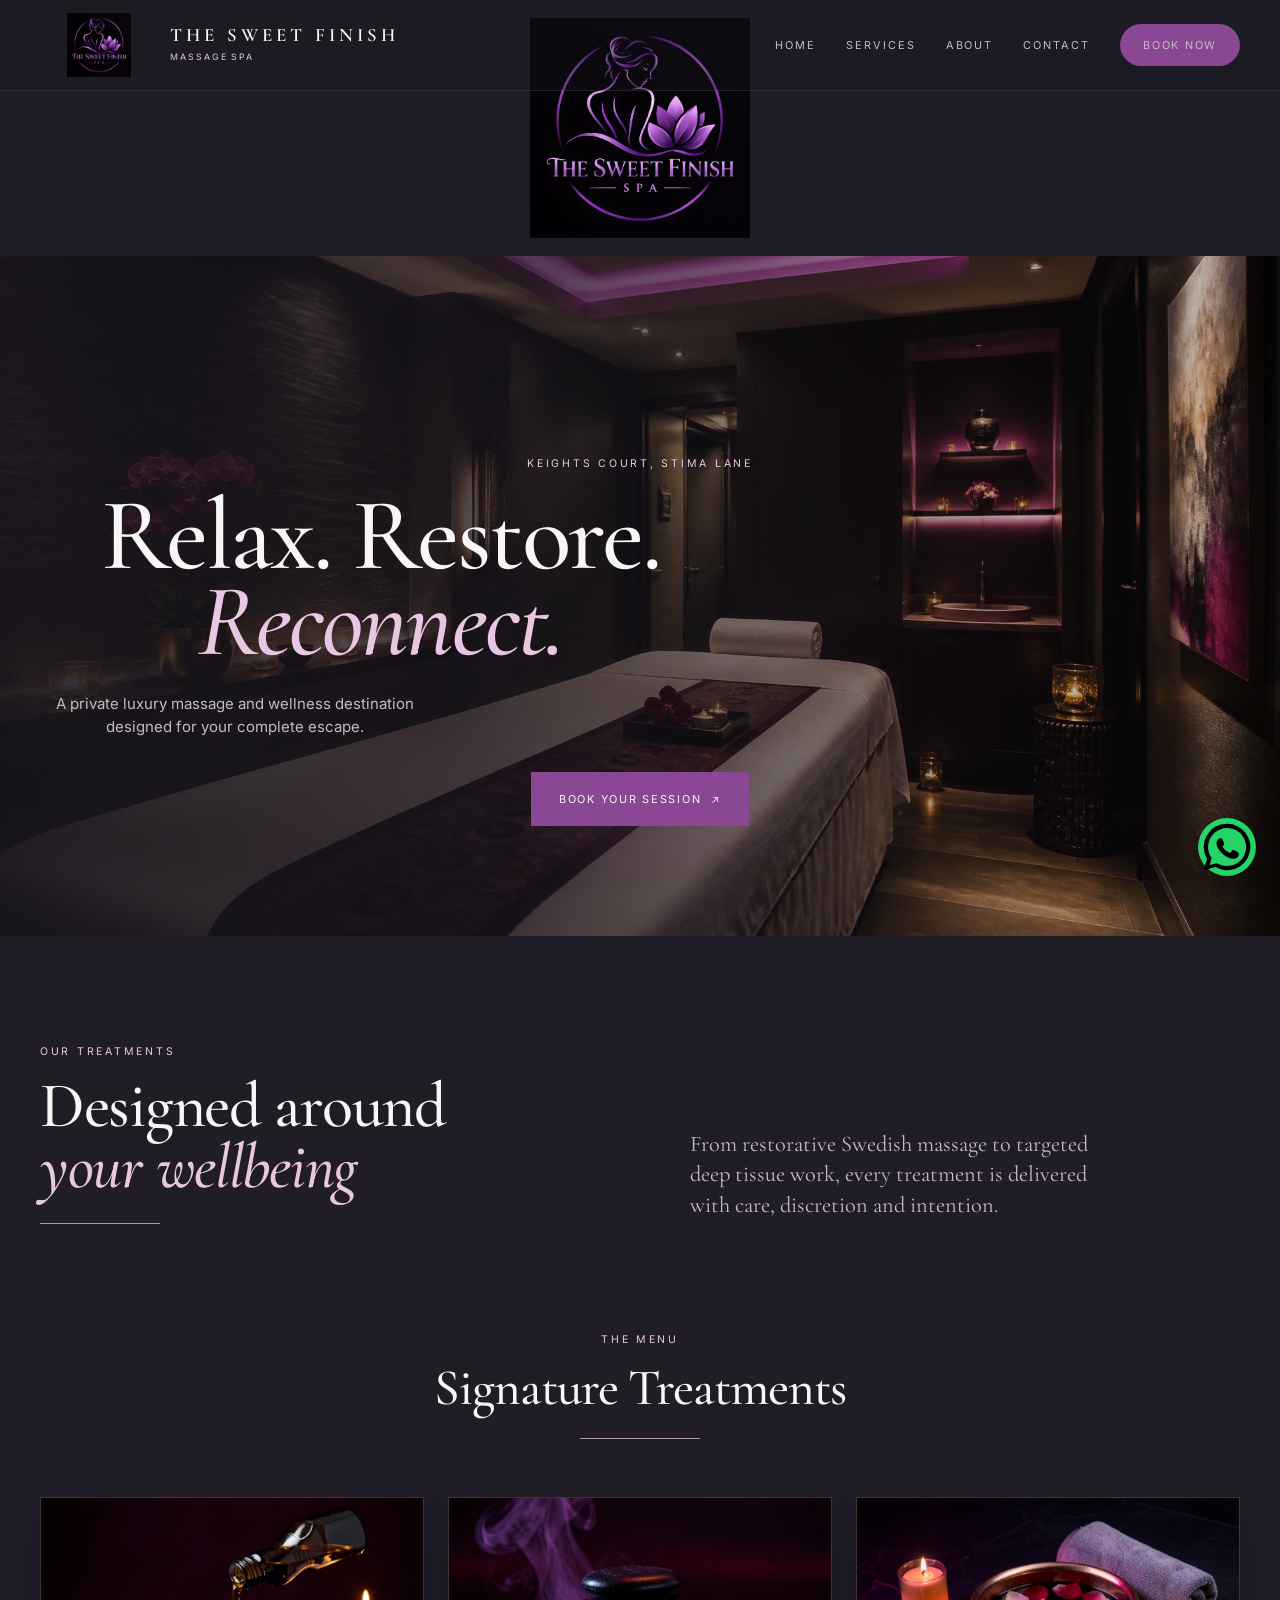
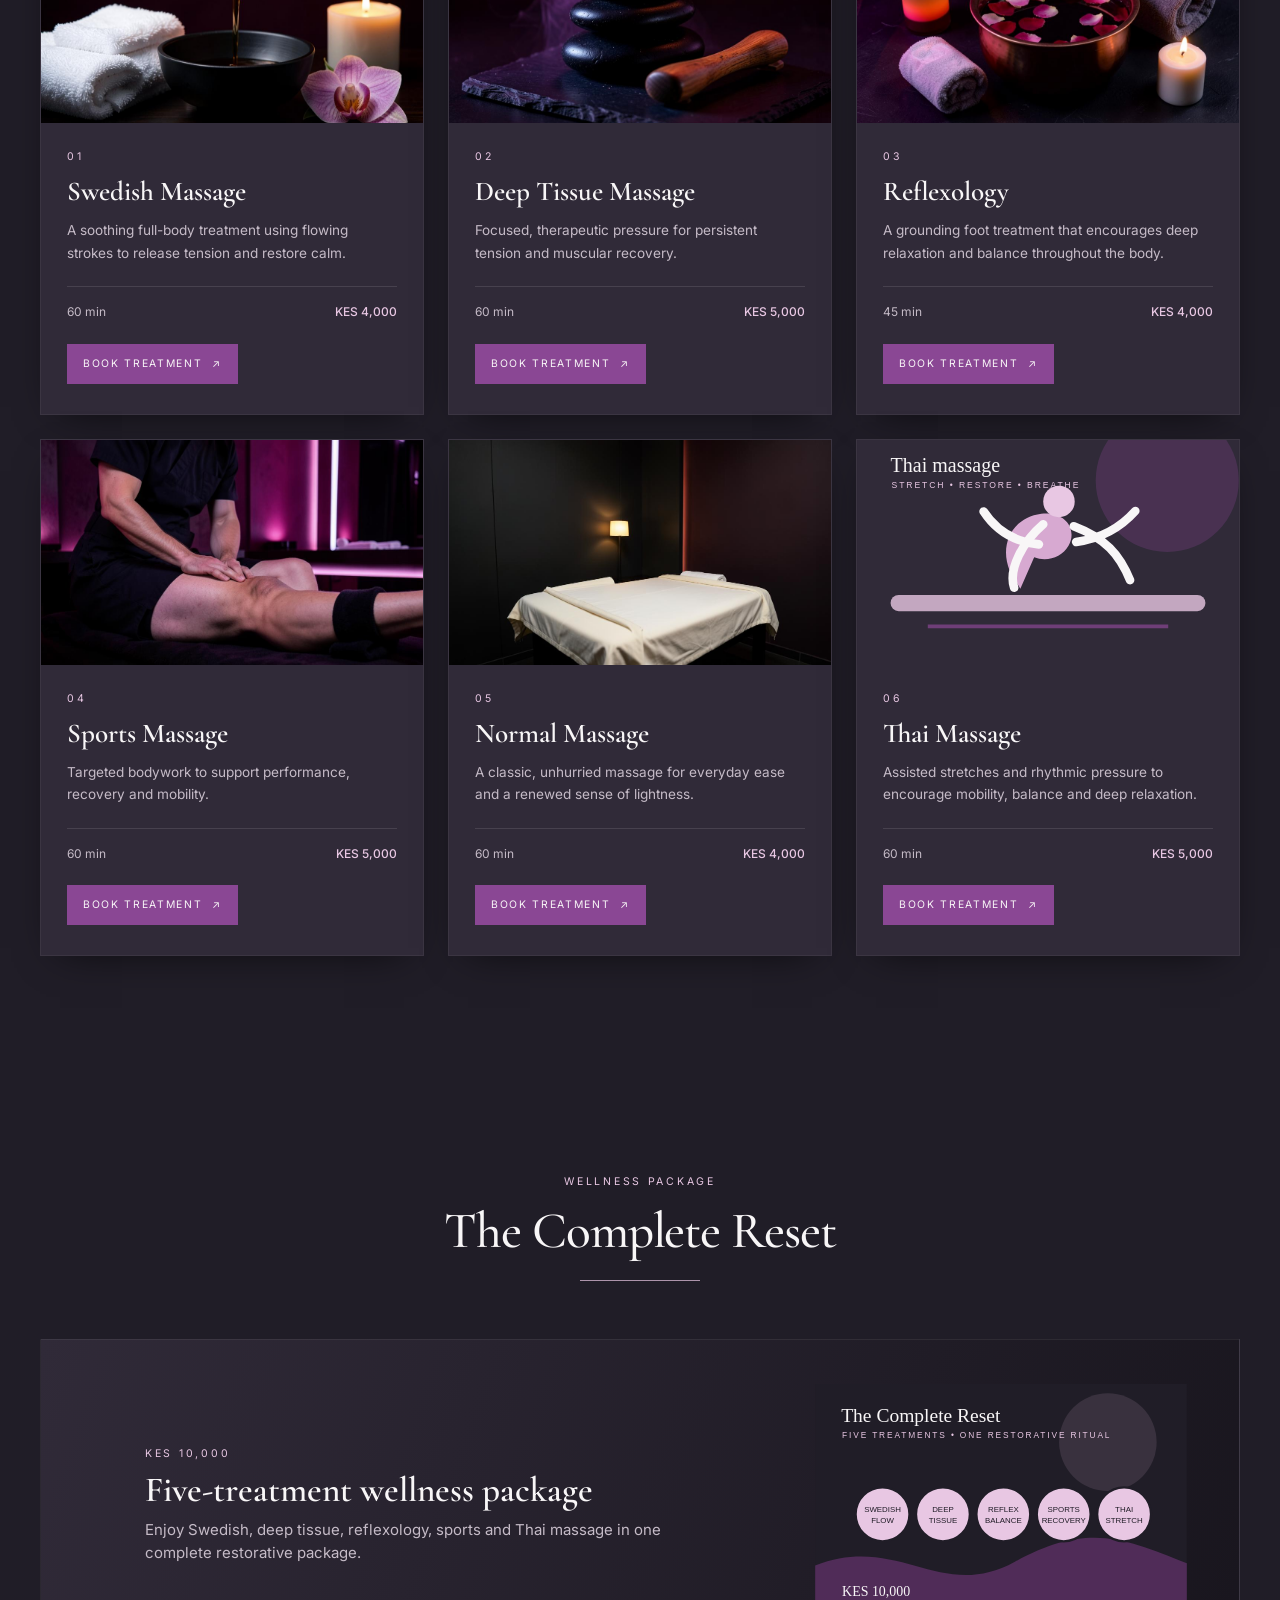
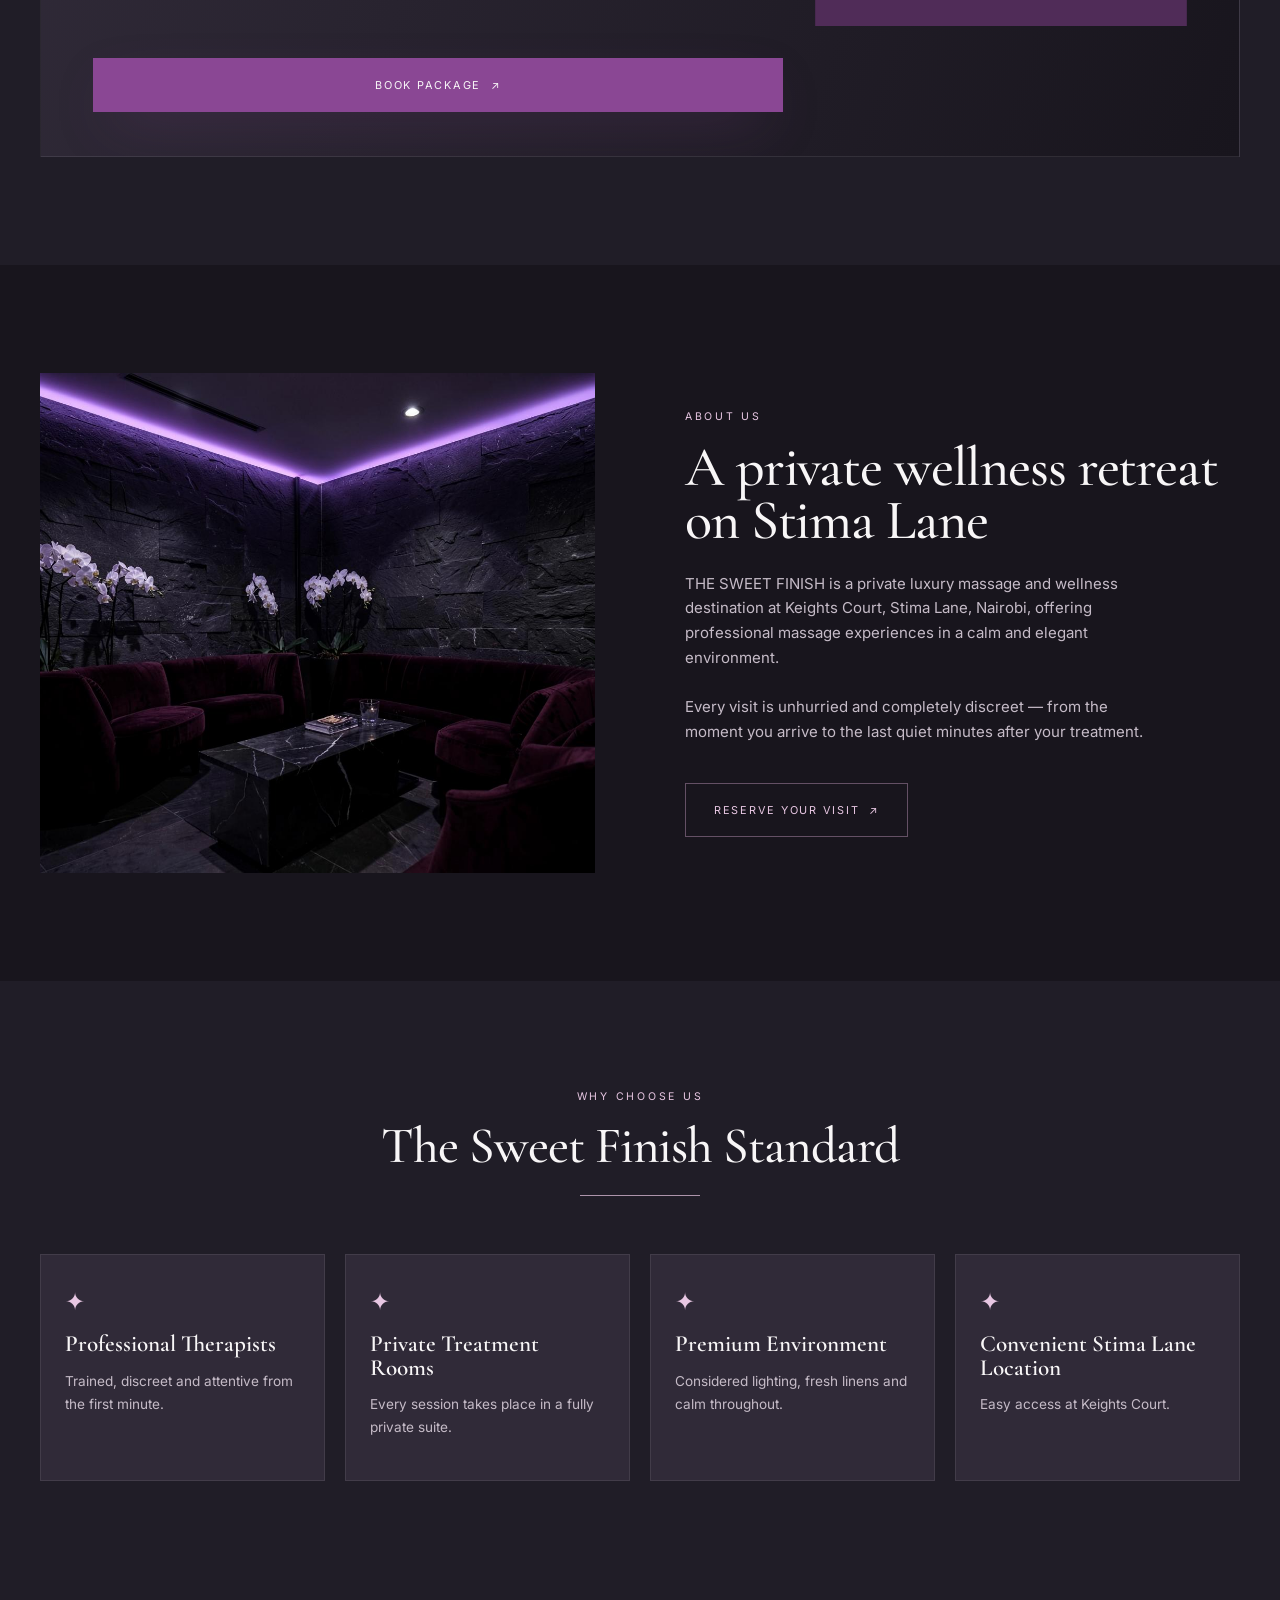
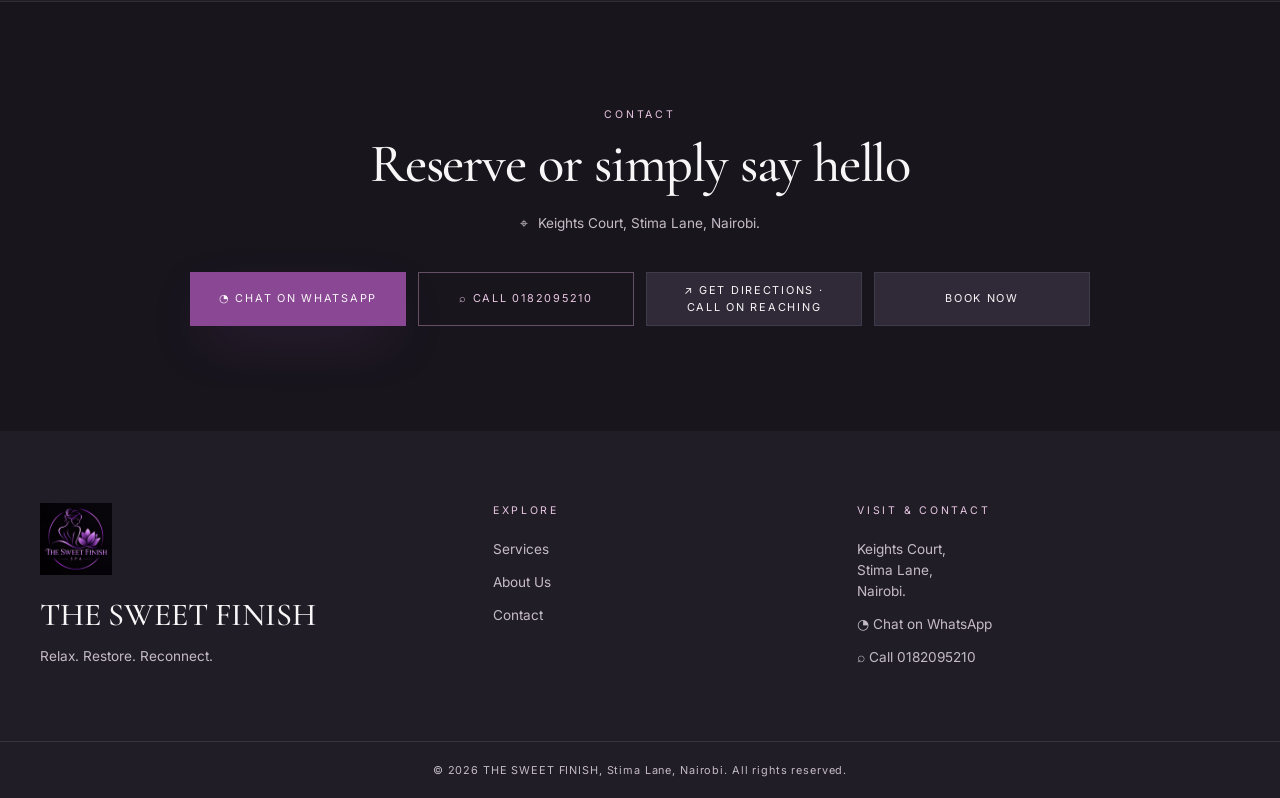
==== commit 376498b0: "Update spa branding and assets" ====
--- a/index.html
+++ b/index.html
@@ -3,8 +3,8 @@
 <head>
   <meta charset="UTF-8">
   <meta name="viewport" content="width=device-width, initial-scale=1.0">
-  <title>THE SWEET FINISH | Luxury Massage Spa in Westlands, Nairobi</title>
-  <meta name="description" content="A private luxury massage and wellness destination in Westlands, Nairobi.">
+  <title>THE SWEET FINISH | Luxury Massage Spa at Keights Court, Nairobi</title>
+  <meta name="description" content="A private luxury massage and wellness destination at Keights Court, Stima Lane, Nairobi.">
   <link rel="icon" href="assets/logo.jpg" type="image/jpeg">
   <link rel="preconnect" href="https://fonts.googleapis.com">
   <link rel="preconnect" href="https://fonts.gstatic.com" crossorigin>
@@ -13,13 +13,21 @@
   <style>
     .text-link { display: inline-flex; gap: 10px; margin-top: 22px; padding: 12px 16px; background: var(--primary); color: var(--foreground); text-transform: uppercase; letter-spacing: .16em; font-size: .65rem; transition: background .2s, transform .2s; }
     .text-link:hover { background: #9a54a5; transform: translateY(-2px); }
-    .brand { display: inline-flex; align-items: center; }
+    .brand { display: inline-flex; align-items: center; gap: 12px; }
     .brand-logo { width: 118px; height: 64px; object-fit: contain; display: block; }
     .hero-lockup { display: inline-flex; align-items: center; margin-bottom: 34px; padding: 8px; border: 1px solid rgba(232, 199, 227, .34); background: rgba(24, 21, 29, .34); box-shadow: 0 10px 30px rgba(24, 21, 29, .2); }
     .hero-lockup img { width: 142px; height: 96px; object-fit: contain; display: block; }
+    .hero-content { text-align: center; }
+    .hero-lockup { margin-left: auto; margin-right: auto; }
     .hero-lockup-copy { display: flex; flex-direction: column; margin: 0 18px 0 14px; }
     .hero-lockup-name { color: var(--foreground); font: 600 1.15rem/1 var(--serif); letter-spacing: .2em; white-space: nowrap; }
     .hero-lockup-subtitle { margin-top: 6px; color: var(--gold); font-size: .58rem; letter-spacing: .22em; }
+    .pre-hero-logo { display: flex; justify-content: center; padding: 18px 24px; background: var(--background); }
+    .pre-hero-logo img { width: min(220px, 55vw); height: auto; display: block; }
+    .package-card { display: grid; grid-template-columns: minmax(0, 1fr) minmax(220px, 34%); overflow: hidden; }
+    .package-card img { width: 100%; height: 100%; min-height: 220px; object-fit: cover; }
+    .package-card-content { padding: 44px 52px; }
+    @media (max-width: 800px) { .package-card { display: block; } .package-card-content { padding: 30px 24px; } }
     @media (max-width: 480px) { .brand-logo { width: 94px; height: 56px; } .hero-lockup { margin-bottom: 24px; } .hero-lockup img { width: 118px; height: 80px; } .hero-lockup-copy { margin-right: 10px; } .hero-lockup-name { font-size: .82rem; letter-spacing: .12em; } }
   </style>
 </head>
@@ -28,6 +36,7 @@
     <div class="container header-inner">
       <a class="brand" href="#home" aria-label="THE SWEET FINISH home">
         <img src="assets/logo.jpg" alt="THE SWEET FINISH logo" class="brand-logo">
+        <span class="brand-copy"><span class="brand-name">THE SWEET FINISH</span><span class="brand-subtitle">MASSAGE SPA</span></span>
       </a>
       <nav class="desktop-nav" aria-label="Main navigation">
         <a href="#home">Home</a><a href="#services">Services</a><a href="#about">About</a><a href="#contact">Contact</a>
@@ -41,15 +50,12 @@
   </header>
 
   <main>
+    <div class="pre-hero-logo"><img src="assets/logo.jpg" alt="THE SWEET FINISH logo"></div>
     <section class="hero" id="home">
       <img src="assets/hero-room.jpg" alt="Quiet massage room" class="hero-image">
       <div class="hero-overlay"></div>
       <div class="container hero-content">
-        <div class="hero-lockup" aria-label="The Sweet Finish Massage Spa">
-          <img src="assets/logo.jpg" alt="THE SWEET FINISH logo">
-          <span class="hero-lockup-copy"><span class="hero-lockup-name">THE SWEET FINISH</span><span class="hero-lockup-subtitle">MASSAGE SPA</span></span>
-        </div>
-        <p class="eyebrow">Westlands, Nairobi</p>
+        <p class="eyebrow">Keights Court, Stima Lane</p>
         <h1>Relax. Restore.<br><em>Reconnect.</em></h1>
         <p class="hero-copy">A private luxury massage and wellness destination designed for your complete escape.</p>
         <button class="button button-primary" data-book>Book Your Session <span aria-hidden="true">↗</span></button>
@@ -69,26 +75,26 @@
         <article class="service-card"><img src="assets/svc-reflexology.jpg" alt="Reflexology treatment"><div class="service-card-body"><p class="eyebrow">03</p><h3>Reflexology</h3><p>A grounding foot treatment that encourages deep relaxation and balance throughout the body.</p><div class="service-meta"><span>45 min</span><strong>KES 4,000</strong></div><button class="text-link" data-book>Book treatment <span>↗</span></button></div></article>
         <article class="service-card"><img src="assets/svc-sports.jpg" alt="Sports massage"><div class="service-card-body"><p class="eyebrow">04</p><h3>Sports Massage</h3><p>Targeted bodywork to support performance, recovery and mobility.</p><div class="service-meta"><span>60 min</span><strong>KES 5,000</strong></div><button class="text-link" data-book>Book treatment <span>↗</span></button></div></article>
         <article class="service-card"><img src="assets/svc-normal.jpg" alt="Normal massage"><div class="service-card-body"><p class="eyebrow">05</p><h3>Normal Massage</h3><p>A classic, unhurried massage for everyday ease and a renewed sense of lightness.</p><div class="service-meta"><span>60 min</span><strong>KES 4,000</strong></div><button class="text-link" data-book>Book treatment <span>↗</span></button></div></article>
-        <article class="service-card"><img src="assets/svc-normal.jpg" alt="Thai massage"><div class="service-card-body"><p class="eyebrow">06</p><h3>Thai Massage</h3><p>Assisted stretches and rhythmic pressure to encourage mobility, balance and deep relaxation.</p><div class="service-meta"><span>60 min</span><strong>KES 5,000</strong></div><button class="text-link" data-book>Book treatment <span>↗</span></button></div></article>
+        <article class="service-card"><img src="assets/svc-thai.svg" alt="Thai massage"><div class="service-card-body"><p class="eyebrow">06</p><h3>Thai Massage</h3><p>Assisted stretches and rhythmic pressure to encourage mobility, balance and deep relaxation.</p><div class="service-meta"><span>60 min</span><strong>KES 5,000</strong></div><button class="text-link" data-book>Book treatment <span>↗</span></button></div></article>
       </div>
     </section>
 
     <section class="packages container section-pad" id="packages">
       <div class="section-heading centered"><p class="eyebrow">Wellness Package</p><h2>The Complete Reset</h2><div class="luxe-divider"></div></div>
       <div class="package-card">
-        <div><p class="eyebrow">KES 10,000</p><h3>Five-treatment wellness package</h3><p>Enjoy Swedish, deep tissue, reflexology, sports and Thai massage in one complete restorative package.</p></div>
+        <div class="package-card-content"><p class="eyebrow">KES 10,000</p><h3>Five-treatment wellness package</h3><p>Enjoy Swedish, deep tissue, reflexology, sports and Thai massage in one complete restorative package.</p></div><img src="assets/package-reset.svg" alt="Illustration of the Swedish, deep tissue, reflexology, sports and Thai wellness package">
         <button class="button button-primary" data-book>Book package <span>↗</span></button>
       </div>
     </section>
 
-    <section class="about section-pad" id="about"><div class="container about-grid"><img src="assets/about-spa.jpg" alt="Elegant private spa interior"><div><p class="eyebrow">About Us</p><h2>A private wellness retreat in Westlands</h2><p class="body-copy">THE SWEET FINISH is a private luxury massage and wellness destination in Westlands, Nairobi, offering professional massage experiences in a calm and elegant environment.</p><p class="body-copy">Every visit is unhurried and completely discreet — from the moment you arrive to the last quiet minutes after your treatment.</p><button class="button button-outline" data-book>Reserve your visit <span>↗</span></button></div></div></section>
+    <section class="about section-pad" id="about"><div class="container about-grid"><img src="assets/about-spa.jpg" alt="Elegant private spa interior"><div><p class="eyebrow">About Us</p><h2>A private wellness retreat on Stima Lane</h2><p class="body-copy">THE SWEET FINISH is a private luxury massage and wellness destination at Keights Court, Stima Lane, Nairobi, offering professional massage experiences in a calm and elegant environment.</p><p class="body-copy">Every visit is unhurried and completely discreet — from the moment you arrive to the last quiet minutes after your treatment.</p><button class="button button-outline" data-book>Reserve your visit <span>↗</span></button></div></div></section>
 
-    <section class="standards container section-pad"><div class="section-heading centered"><p class="eyebrow">Why Choose Us</p><h2>The Sweet Finish Standard</h2><div class="luxe-divider"></div></div><div class="standard-grid"><article><span class="standard-icon">✦</span><h3>Professional Therapists</h3><p>Trained, discreet and attentive from the first minute.</p></article><article><span class="standard-icon">✦</span><h3>Private Treatment Rooms</h3><p>Every session takes place in a fully private suite.</p></article><article><span class="standard-icon">✦</span><h3>Premium Environment</h3><p>Considered lighting, fresh linens and calm throughout.</p></article><article><span class="standard-icon">✦</span><h3>Convenient Westlands Location</h3><p>Minutes from Sarit Centre with easy parking.</p></article></div></section>
+    <section class="standards container section-pad"><div class="section-heading centered"><p class="eyebrow">Why Choose Us</p><h2>The Sweet Finish Standard</h2><div class="luxe-divider"></div></div><div class="standard-grid"><article><span class="standard-icon">✦</span><h3>Professional Therapists</h3><p>Trained, discreet and attentive from the first minute.</p></article><article><span class="standard-icon">✦</span><h3>Private Treatment Rooms</h3><p>Every session takes place in a fully private suite.</p></article><article><span class="standard-icon">✦</span><h3>Premium Environment</h3><p>Considered lighting, fresh linens and calm throughout.</p></article><article><span class="standard-icon">✦</span><h3>Convenient Stima Lane Location</h3><p>Easy access at Keights Court.</p></article></div></section>
 
-    <section class="contact" id="contact"><div class="container contact-inner"><p class="eyebrow">Contact</p><h2>Reserve or simply say hello</h2><address>⌖ <span>Westlands, behind Sarit Centre, School Lane, Westview Apartments, Nairobi.</span></address><div class="contact-actions"><a class="button button-primary" data-whatsapp>◔ Chat on WhatsApp</a><a class="button button-outline" href="tel:0182095210">⌕ Call 0182095210</a><a class="button button-card" href="https://www.google.com/maps/dir/?api=1&destination=-1.257722%2C36.799833&travelmode=driving" target="_blank" rel="noopener">↗ Get Directions</a><button class="button button-card" data-book>Book Now</button></div></div></section>
+    <section class="contact" id="contact"><div class="container contact-inner"><p class="eyebrow">Contact</p><h2>Reserve or simply say hello</h2><address>⌖ <span>Keights Court, Stima Lane, Nairobi.</span></address><div class="contact-actions"><a class="button button-primary" data-whatsapp>◔ Chat on WhatsApp</a><a class="button button-outline" href="tel:0182095210">⌕ Call 0182095210</a><a class="button button-card" href="https://www.google.com/maps/dir/?api=1&destination=-1.257722%2C36.799833&travelmode=driving" target="_blank" rel="noopener">↗ Get Directions · Call on reaching</a><button class="button button-card" data-book>Book Now</button></div></div></section>
   </main>
 
-  <footer><div class="container footer-grid"><div><img src="assets/logo.jpg" alt="THE SWEET FINISH logo" class="footer-logo"><h3>THE SWEET FINISH</h3><p>Relax. Restore. Reconnect.</p></div><div><p class="eyebrow">Explore</p><a href="#services">Services</a><a href="#about">About Us</a><a href="#contact">Contact</a></div><div><p class="eyebrow">Visit & Contact</p><p>Westlands, behind Sarit Centre,<br>School Lane,<br>Westview Apartments,<br>Nairobi.</p><a data-whatsapp>◔ Chat on WhatsApp</a><a href="tel:0182095210">⌕ Call 0182095210</a></div></div><div class="copyright">© 2026 THE SWEET FINISH, Westlands, Nairobi. All rights reserved.</div></footer>
+  <footer><div class="container footer-grid"><div><img src="assets/logo.jpg" alt="THE SWEET FINISH logo" class="footer-logo"><h3>THE SWEET FINISH</h3><p>Relax. Restore. Reconnect.</p></div><div><p class="eyebrow">Explore</p><a href="#services">Services</a><a href="#about">About Us</a><a href="#contact">Contact</a></div><div><p class="eyebrow">Visit & Contact</p><p>Keights Court,<br>Stima Lane,<br>Nairobi.</p><a data-whatsapp>◔ Chat on WhatsApp</a><a href="tel:0182095210">⌕ Call 0182095210</a></div></div><div class="copyright">© 2026 THE SWEET FINISH, Stima Lane, Nairobi. All rights reserved.</div></footer>
 
   <a class="floating-whatsapp" data-whatsapp aria-label="Chat on WhatsApp">
     <svg viewBox="0 0 32 32" aria-hidden="true" focusable="false">
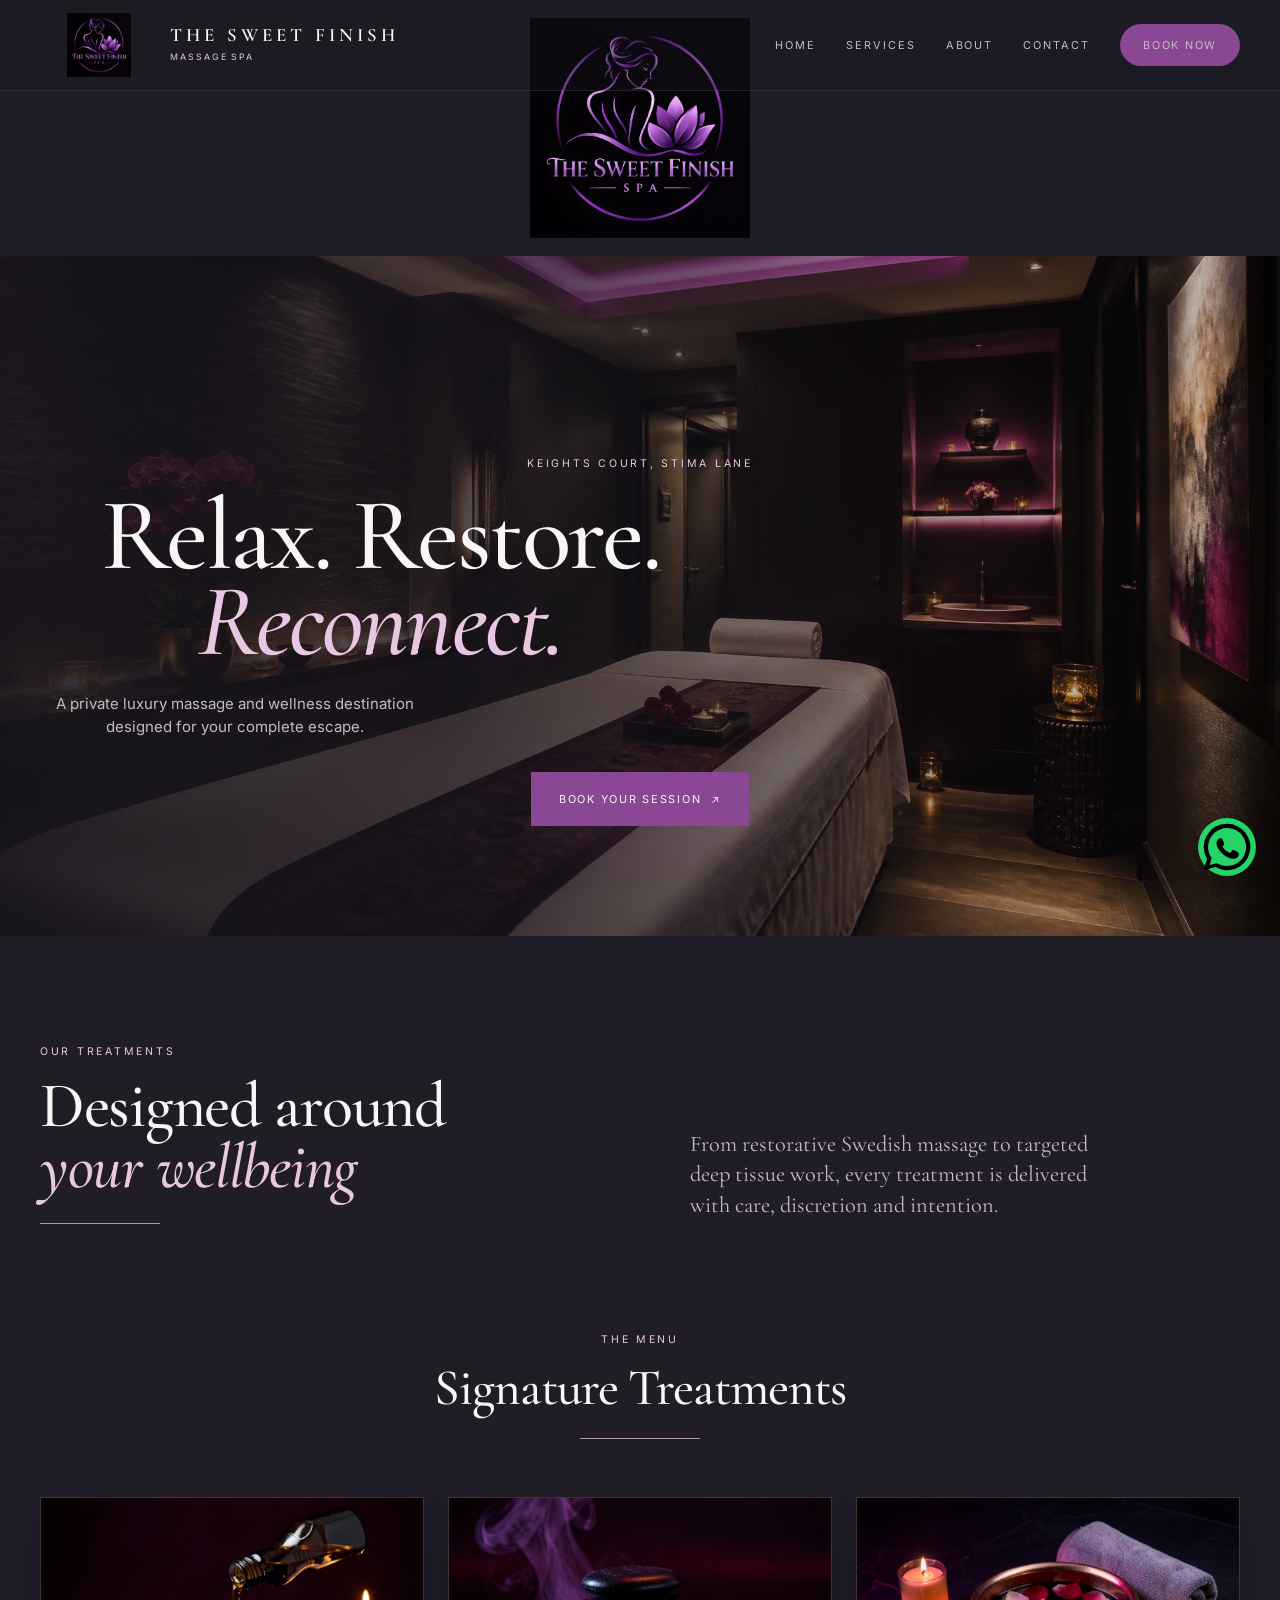
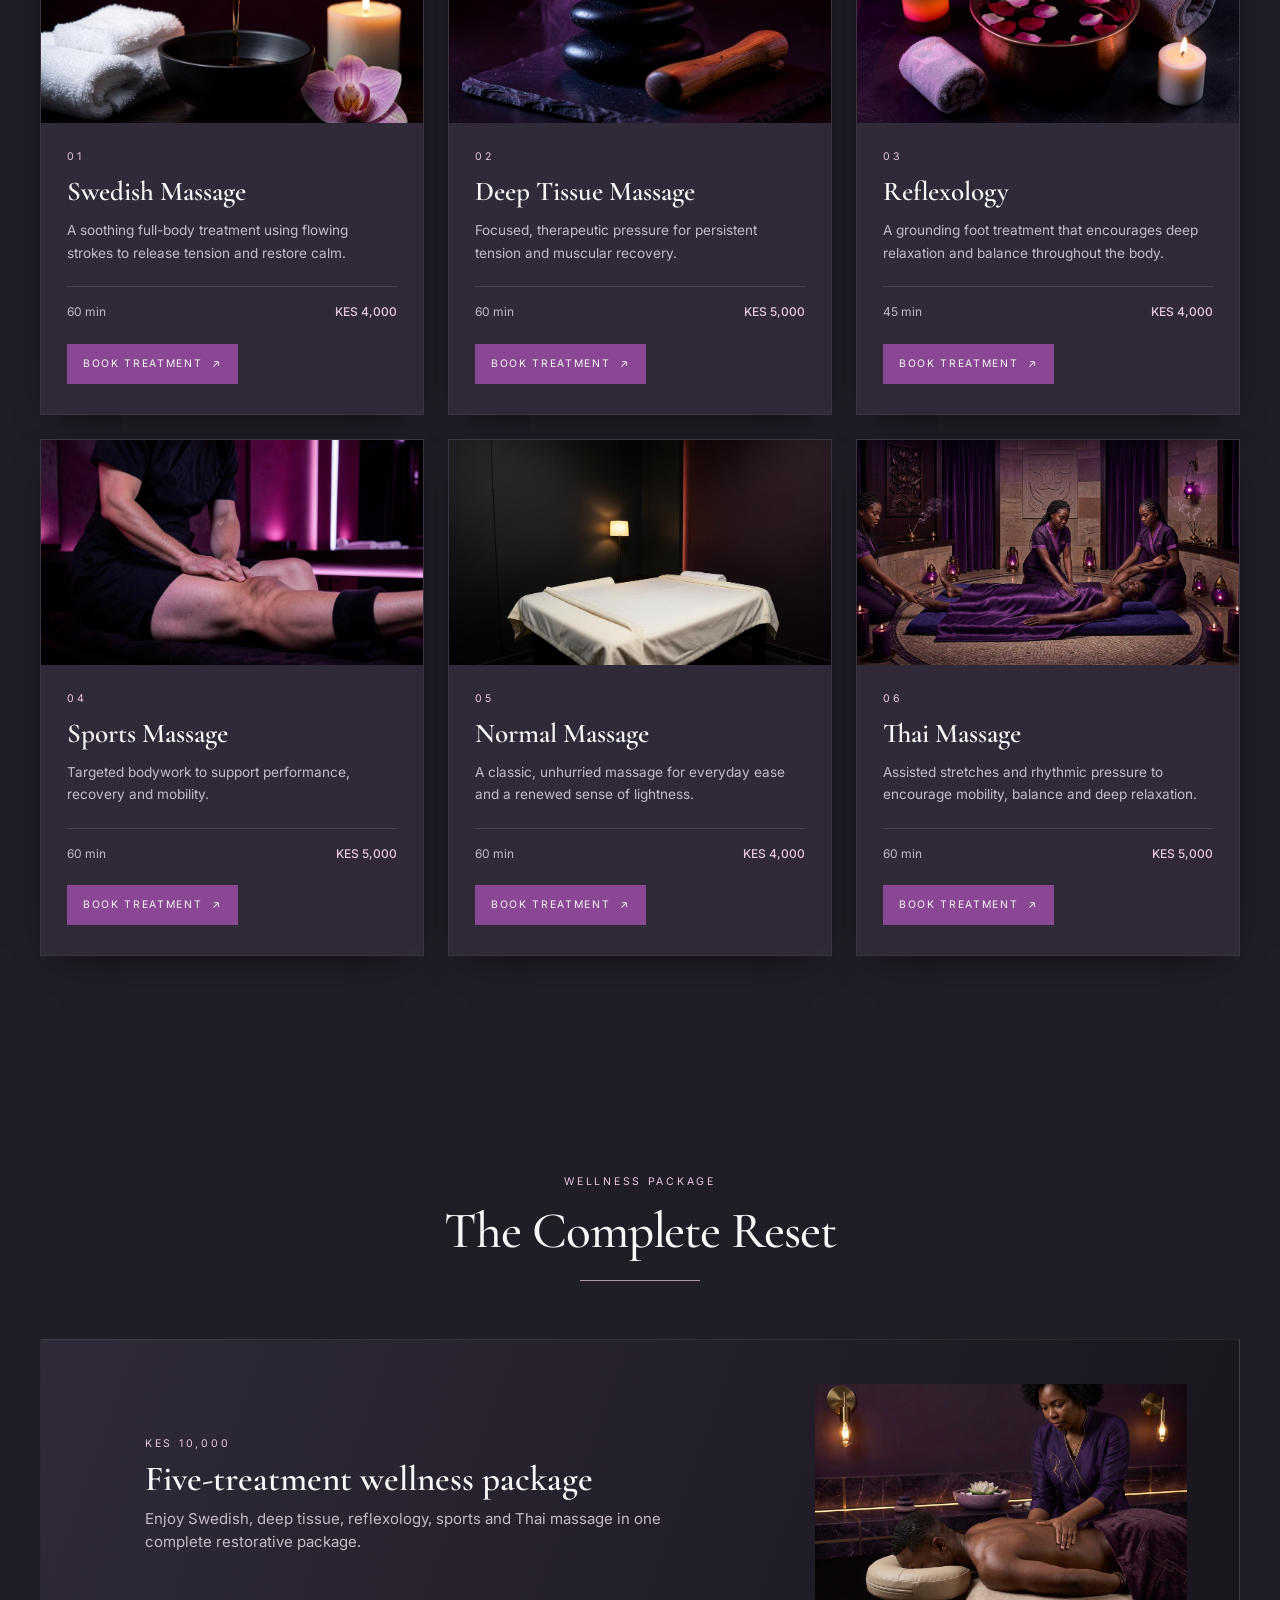
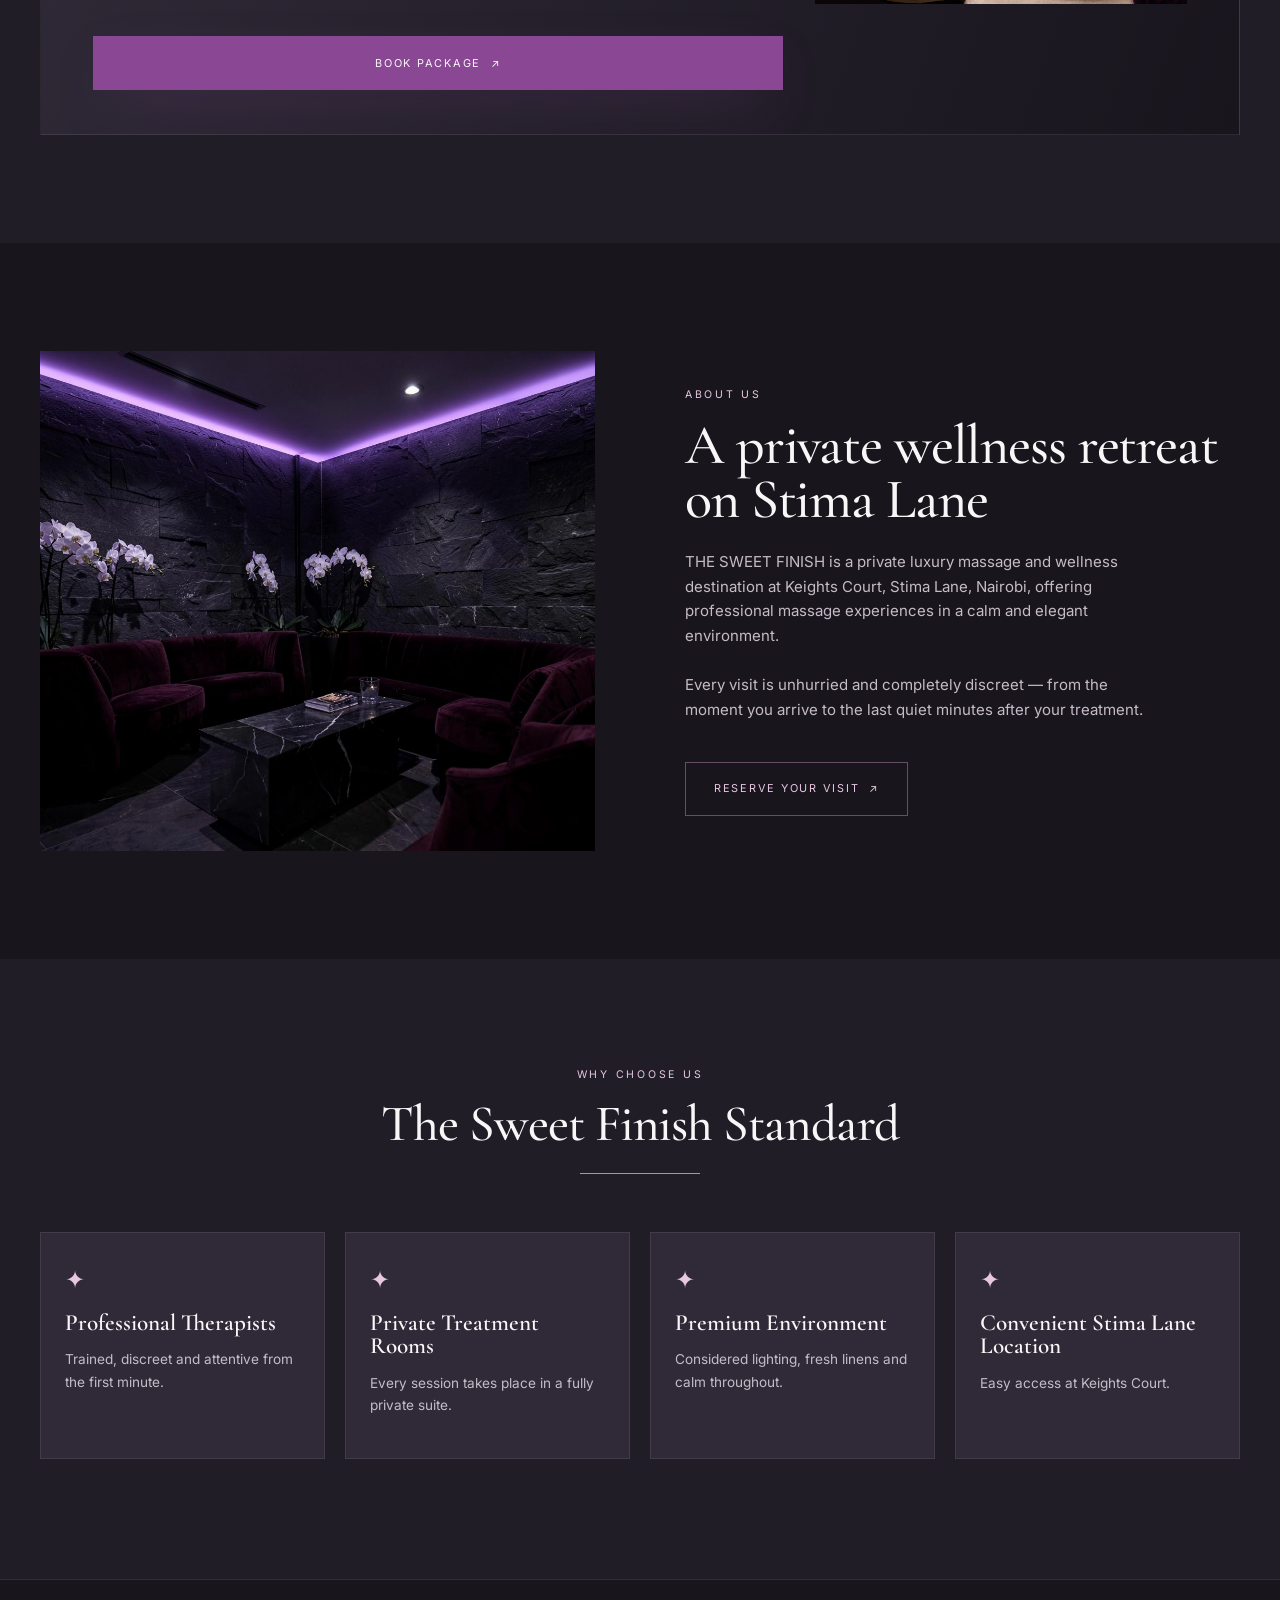
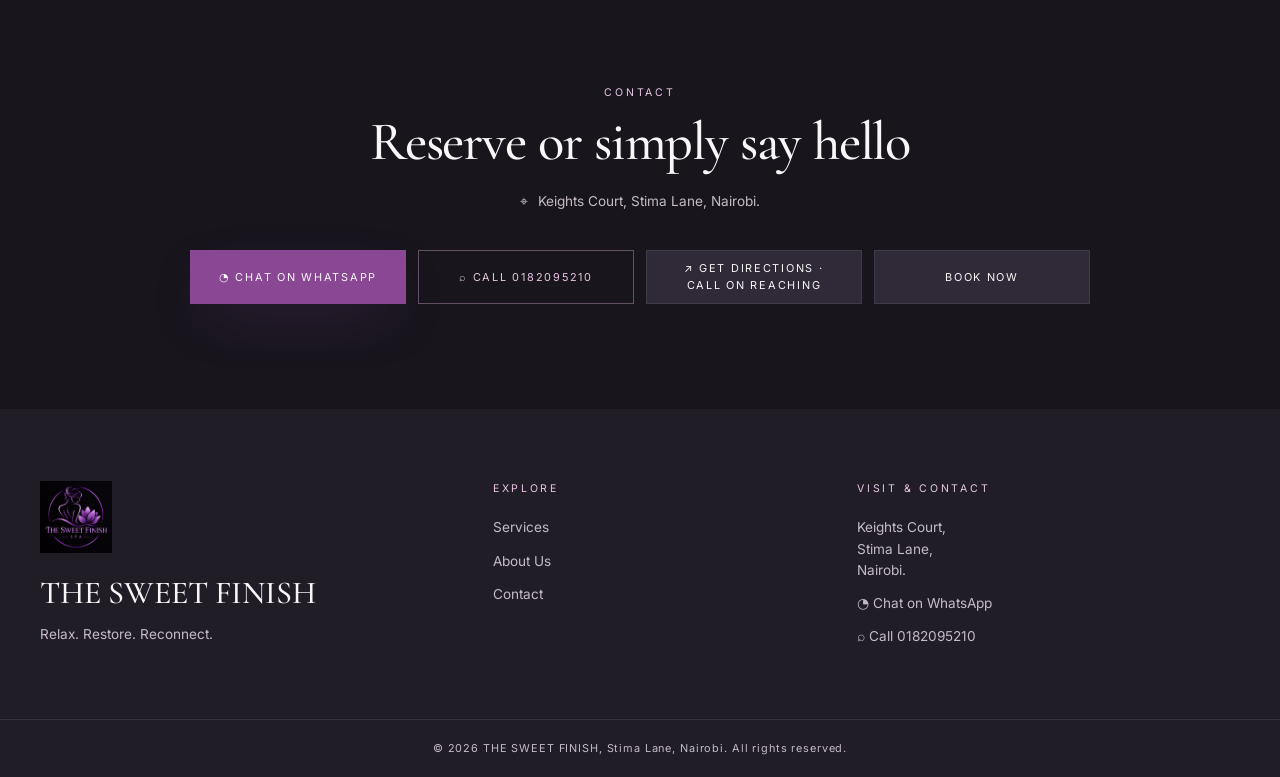
==== commit e4f5953d: "Replace Thai and package images" ====
--- a/index.html
+++ b/index.html
@@ -75,14 +75,14 @@
         <article class="service-card"><img src="assets/svc-reflexology.jpg" alt="Reflexology treatment"><div class="service-card-body"><p class="eyebrow">03</p><h3>Reflexology</h3><p>A grounding foot treatment that encourages deep relaxation and balance throughout the body.</p><div class="service-meta"><span>45 min</span><strong>KES 4,000</strong></div><button class="text-link" data-book>Book treatment <span>↗</span></button></div></article>
         <article class="service-card"><img src="assets/svc-sports.jpg" alt="Sports massage"><div class="service-card-body"><p class="eyebrow">04</p><h3>Sports Massage</h3><p>Targeted bodywork to support performance, recovery and mobility.</p><div class="service-meta"><span>60 min</span><strong>KES 5,000</strong></div><button class="text-link" data-book>Book treatment <span>↗</span></button></div></article>
         <article class="service-card"><img src="assets/svc-normal.jpg" alt="Normal massage"><div class="service-card-body"><p class="eyebrow">05</p><h3>Normal Massage</h3><p>A classic, unhurried massage for everyday ease and a renewed sense of lightness.</p><div class="service-meta"><span>60 min</span><strong>KES 4,000</strong></div><button class="text-link" data-book>Book treatment <span>↗</span></button></div></article>
-        <article class="service-card"><img src="assets/svc-thai.svg" alt="Thai massage"><div class="service-card-body"><p class="eyebrow">06</p><h3>Thai Massage</h3><p>Assisted stretches and rhythmic pressure to encourage mobility, balance and deep relaxation.</p><div class="service-meta"><span>60 min</span><strong>KES 5,000</strong></div><button class="text-link" data-book>Book treatment <span>↗</span></button></div></article>
+        <article class="service-card"><img src="watermarked_img_16480173349397910306.jpg" alt="Thai massage treatment"><div class="service-card-body"><p class="eyebrow">06</p><h3>Thai Massage</h3><p>Assisted stretches and rhythmic pressure to encourage mobility, balance and deep relaxation.</p><div class="service-meta"><span>60 min</span><strong>KES 5,000</strong></div><button class="text-link" data-book>Book treatment <span>↗</span></button></div></article>
       </div>
     </section>
 
     <section class="packages container section-pad" id="packages">
       <div class="section-heading centered"><p class="eyebrow">Wellness Package</p><h2>The Complete Reset</h2><div class="luxe-divider"></div></div>
       <div class="package-card">
-        <div class="package-card-content"><p class="eyebrow">KES 10,000</p><h3>Five-treatment wellness package</h3><p>Enjoy Swedish, deep tissue, reflexology, sports and Thai massage in one complete restorative package.</p></div><img src="assets/package-reset.svg" alt="Illustration of the Swedish, deep tissue, reflexology, sports and Thai wellness package">
+        <div class="package-card-content"><p class="eyebrow">KES 10,000</p><h3>Five-treatment wellness package</h3><p>Enjoy Swedish, deep tissue, reflexology, sports and Thai massage in one complete restorative package.</p></div><img src="watermarked_img_7159563105454195308.jpg" alt="Massage treatment from the five-treatment wellness package">
         <button class="button button-primary" data-book>Book package <span>↗</span></button>
       </div>
     </section>
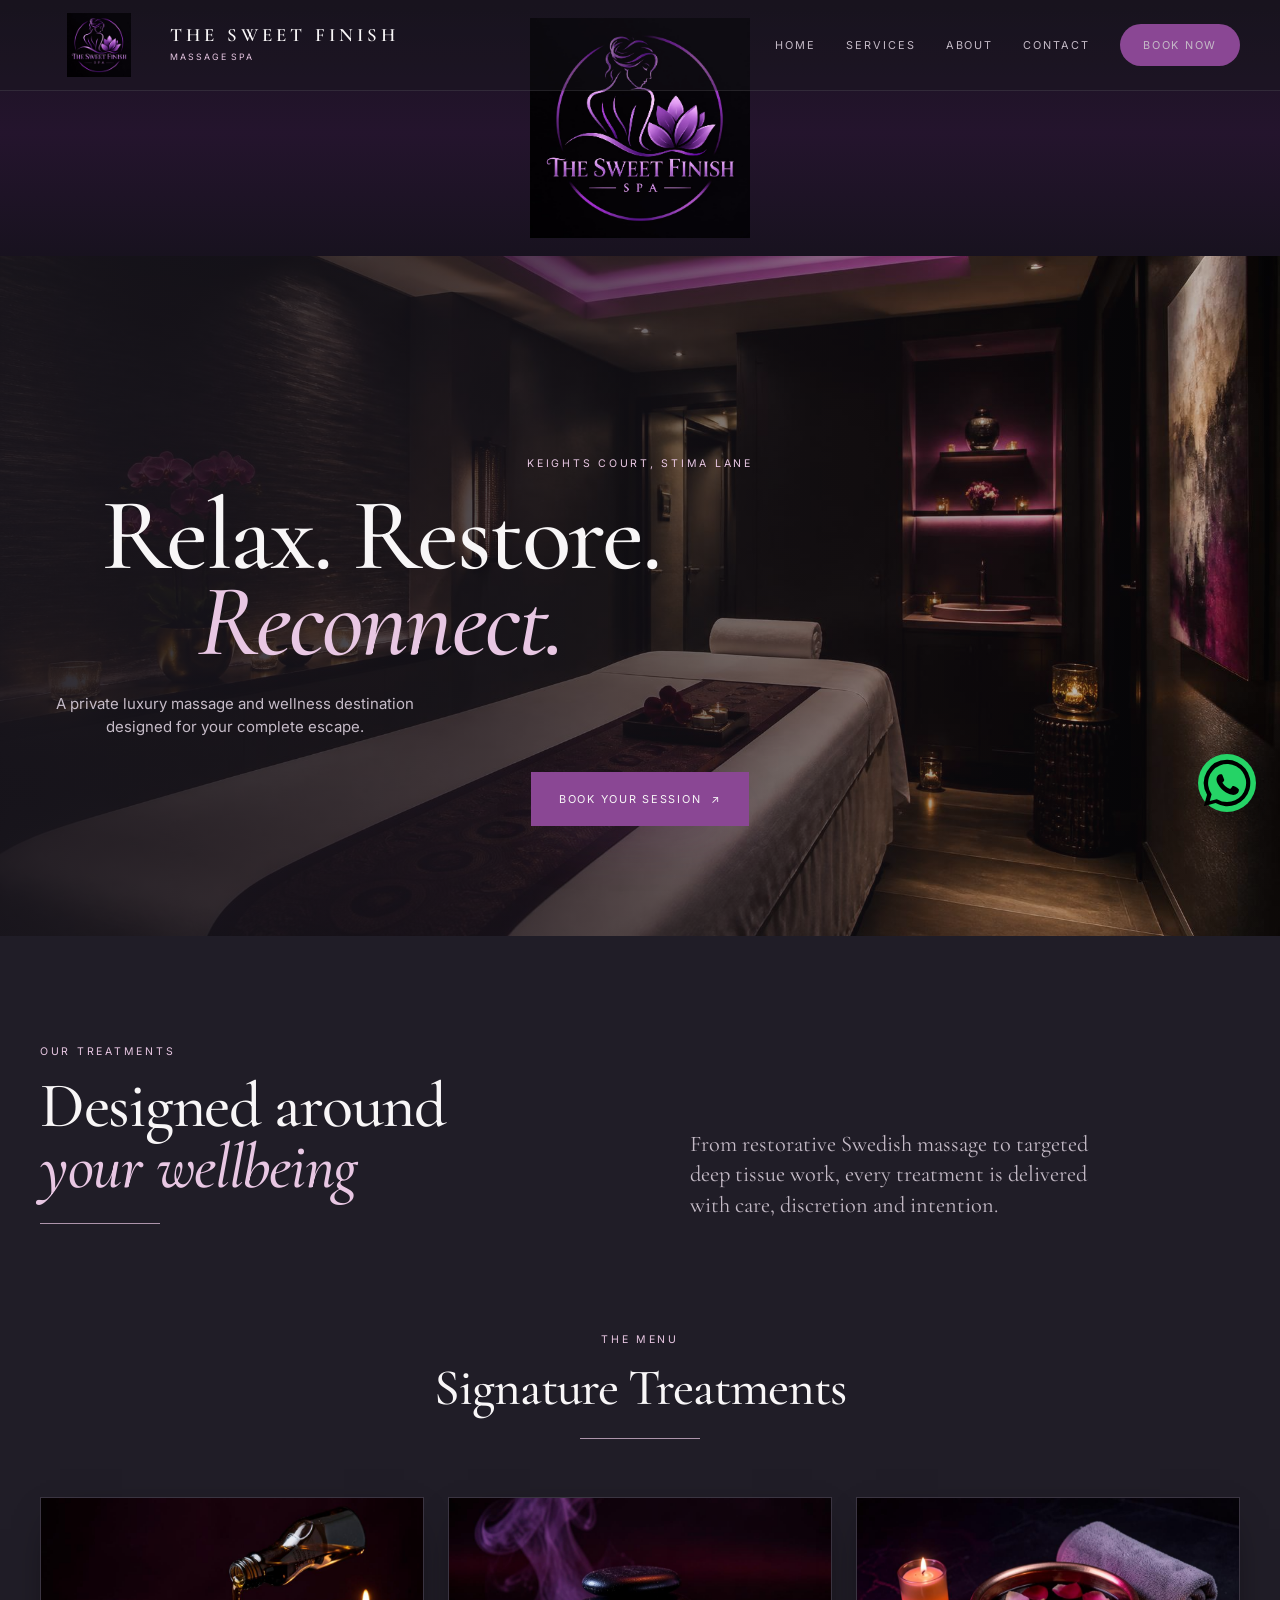
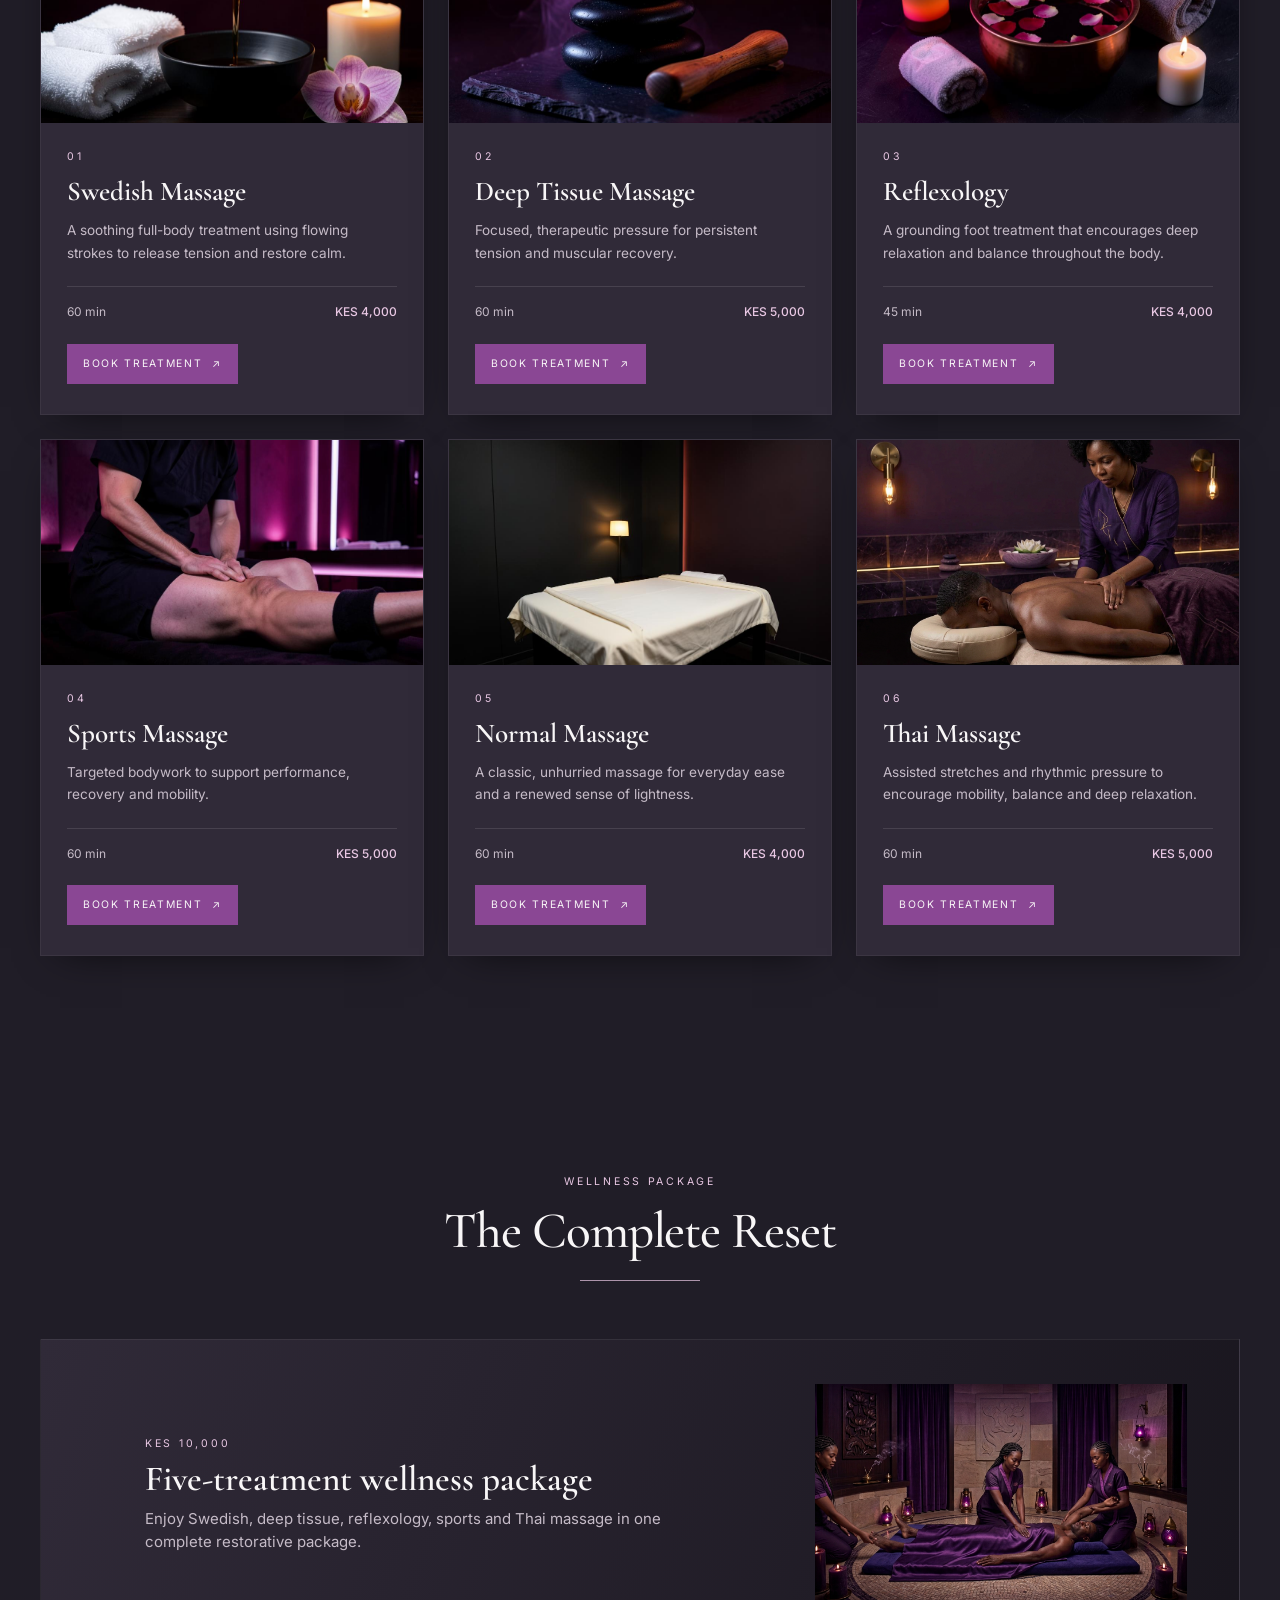
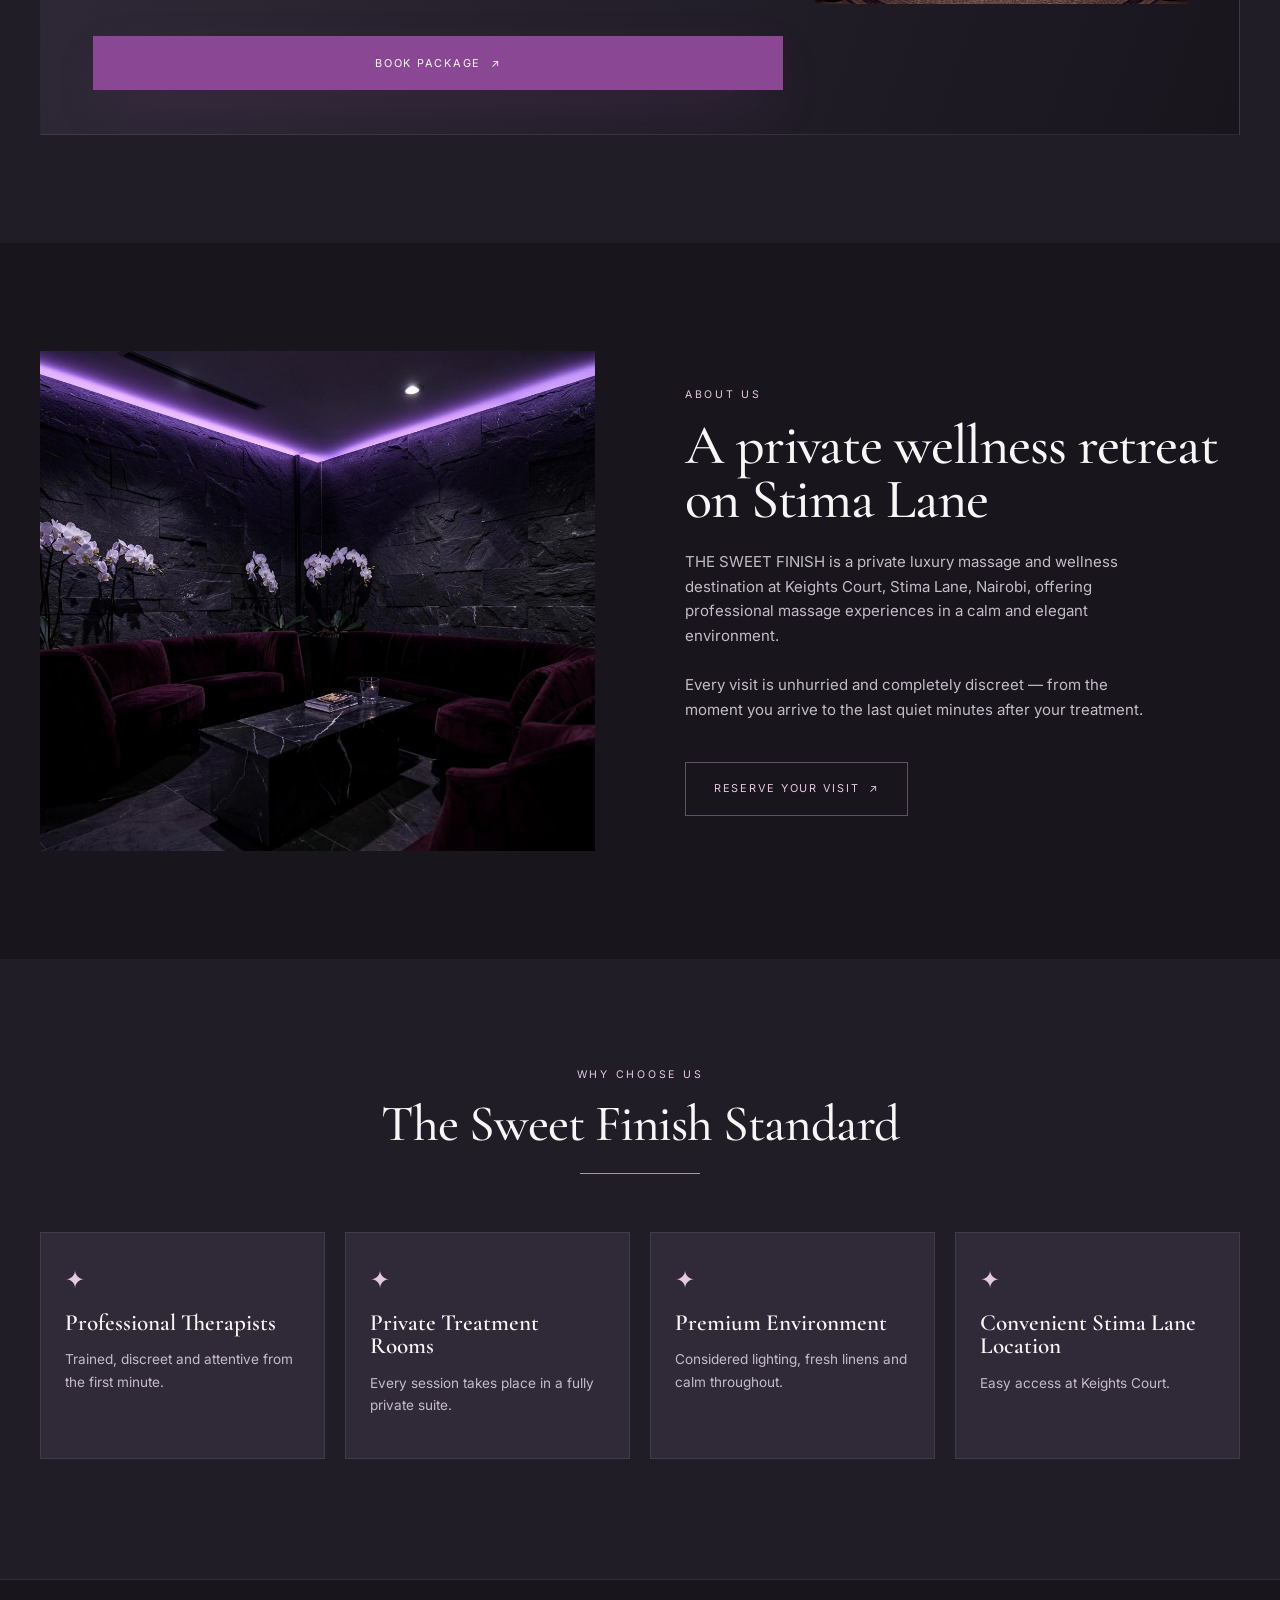
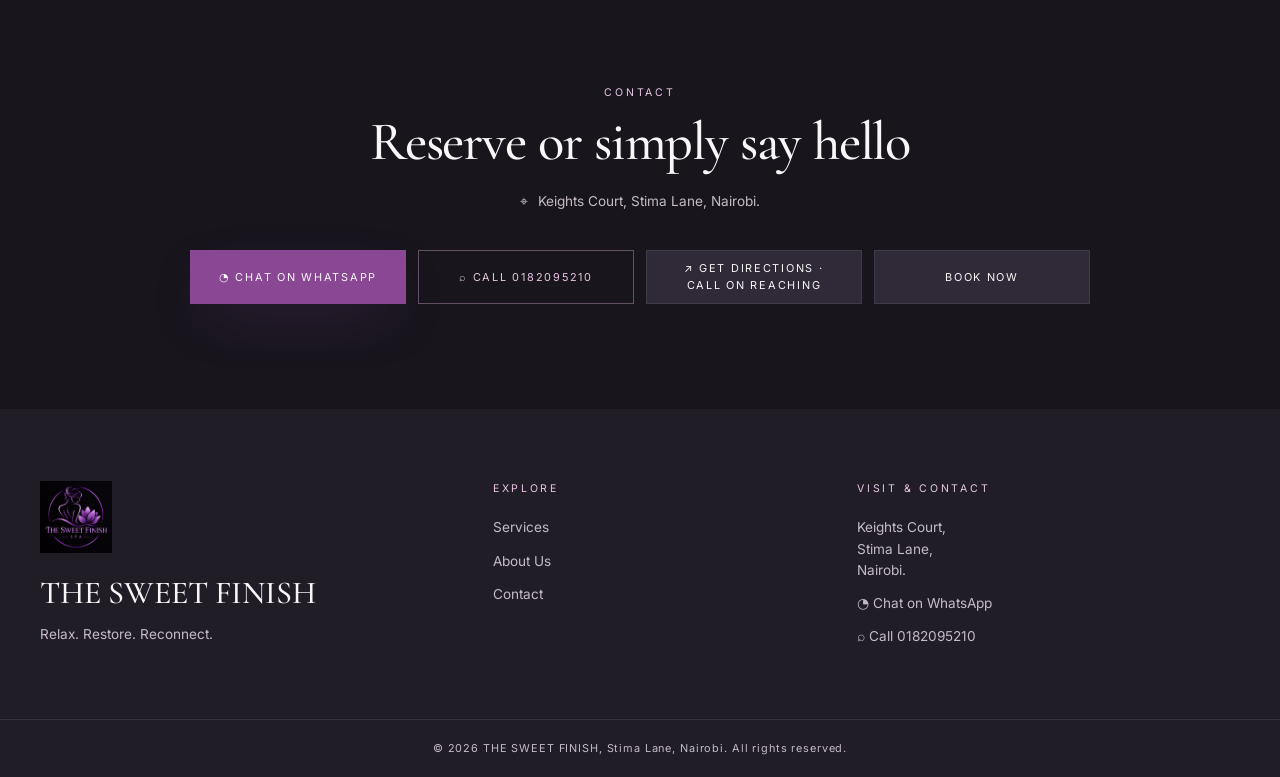
==== commit 11e2041a: "Polish hero logo and floating contact button" ====
--- a/index.html
+++ b/index.html
@@ -22,13 +22,14 @@
     .hero-lockup-copy { display: flex; flex-direction: column; margin: 0 18px 0 14px; }
     .hero-lockup-name { color: var(--foreground); font: 600 1.15rem/1 var(--serif); letter-spacing: .2em; white-space: nowrap; }
     .hero-lockup-subtitle { margin-top: 6px; color: var(--gold); font-size: .58rem; letter-spacing: .22em; }
-    .pre-hero-logo { display: flex; justify-content: center; padding: 18px 24px; background: var(--background); }
+    .pre-hero-logo { display: flex; justify-content: center; padding: 18px 24px; background: linear-gradient(180deg, #18121f 0%, #24142d 52%, #18121f 100%); }
     .pre-hero-logo img { width: min(220px, 55vw); height: auto; display: block; }
+    .floating-whatsapp { bottom: 88px; }
     .package-card { display: grid; grid-template-columns: minmax(0, 1fr) minmax(220px, 34%); overflow: hidden; }
     .package-card img { width: 100%; height: 100%; min-height: 220px; object-fit: cover; }
     .package-card-content { padding: 44px 52px; }
     @media (max-width: 800px) { .package-card { display: block; } .package-card-content { padding: 30px 24px; } }
-    @media (max-width: 480px) { .brand-logo { width: 94px; height: 56px; } .hero-lockup { margin-bottom: 24px; } .hero-lockup img { width: 118px; height: 80px; } .hero-lockup-copy { margin-right: 10px; } .hero-lockup-name { font-size: .82rem; letter-spacing: .12em; } }
+    @media (max-width: 480px) { .brand-logo { width: 94px; height: 56px; } .hero-lockup { margin-bottom: 24px; } .hero-lockup img { width: 118px; height: 80px; } .hero-lockup-copy { margin-right: 10px; } .hero-lockup-name { font-size: .82rem; letter-spacing: .12em; } .floating-whatsapp { bottom: 72px; } }
   </style>
 </head>
 <body>
@@ -75,14 +76,14 @@
         <article class="service-card"><img src="assets/svc-reflexology.jpg" alt="Reflexology treatment"><div class="service-card-body"><p class="eyebrow">03</p><h3>Reflexology</h3><p>A grounding foot treatment that encourages deep relaxation and balance throughout the body.</p><div class="service-meta"><span>45 min</span><strong>KES 4,000</strong></div><button class="text-link" data-book>Book treatment <span>↗</span></button></div></article>
         <article class="service-card"><img src="assets/svc-sports.jpg" alt="Sports massage"><div class="service-card-body"><p class="eyebrow">04</p><h3>Sports Massage</h3><p>Targeted bodywork to support performance, recovery and mobility.</p><div class="service-meta"><span>60 min</span><strong>KES 5,000</strong></div><button class="text-link" data-book>Book treatment <span>↗</span></button></div></article>
         <article class="service-card"><img src="assets/svc-normal.jpg" alt="Normal massage"><div class="service-card-body"><p class="eyebrow">05</p><h3>Normal Massage</h3><p>A classic, unhurried massage for everyday ease and a renewed sense of lightness.</p><div class="service-meta"><span>60 min</span><strong>KES 4,000</strong></div><button class="text-link" data-book>Book treatment <span>↗</span></button></div></article>
-        <article class="service-card"><img src="watermarked_img_16480173349397910306.jpg" alt="Thai massage treatment"><div class="service-card-body"><p class="eyebrow">06</p><h3>Thai Massage</h3><p>Assisted stretches and rhythmic pressure to encourage mobility, balance and deep relaxation.</p><div class="service-meta"><span>60 min</span><strong>KES 5,000</strong></div><button class="text-link" data-book>Book treatment <span>↗</span></button></div></article>
+        <article class="service-card"><img src="watermarked_img_7159563105454195308.jpg" alt="Thai massage treatment"><div class="service-card-body"><p class="eyebrow">06</p><h3>Thai Massage</h3><p>Assisted stretches and rhythmic pressure to encourage mobility, balance and deep relaxation.</p><div class="service-meta"><span>60 min</span><strong>KES 5,000</strong></div><button class="text-link" data-book>Book treatment <span>↗</span></button></div></article>
       </div>
     </section>
 
     <section class="packages container section-pad" id="packages">
       <div class="section-heading centered"><p class="eyebrow">Wellness Package</p><h2>The Complete Reset</h2><div class="luxe-divider"></div></div>
       <div class="package-card">
-        <div class="package-card-content"><p class="eyebrow">KES 10,000</p><h3>Five-treatment wellness package</h3><p>Enjoy Swedish, deep tissue, reflexology, sports and Thai massage in one complete restorative package.</p></div><img src="watermarked_img_7159563105454195308.jpg" alt="Massage treatment from the five-treatment wellness package">
+        <div class="package-card-content"><p class="eyebrow">KES 10,000</p><h3>Five-treatment wellness package</h3><p>Enjoy Swedish, deep tissue, reflexology, sports and Thai massage in one complete restorative package.</p></div><img src="watermarked_img_16480173349397910306.jpg" alt="Massage treatment from the five-treatment wellness package">
         <button class="button button-primary" data-book>Book package <span>↗</span></button>
       </div>
     </section>
